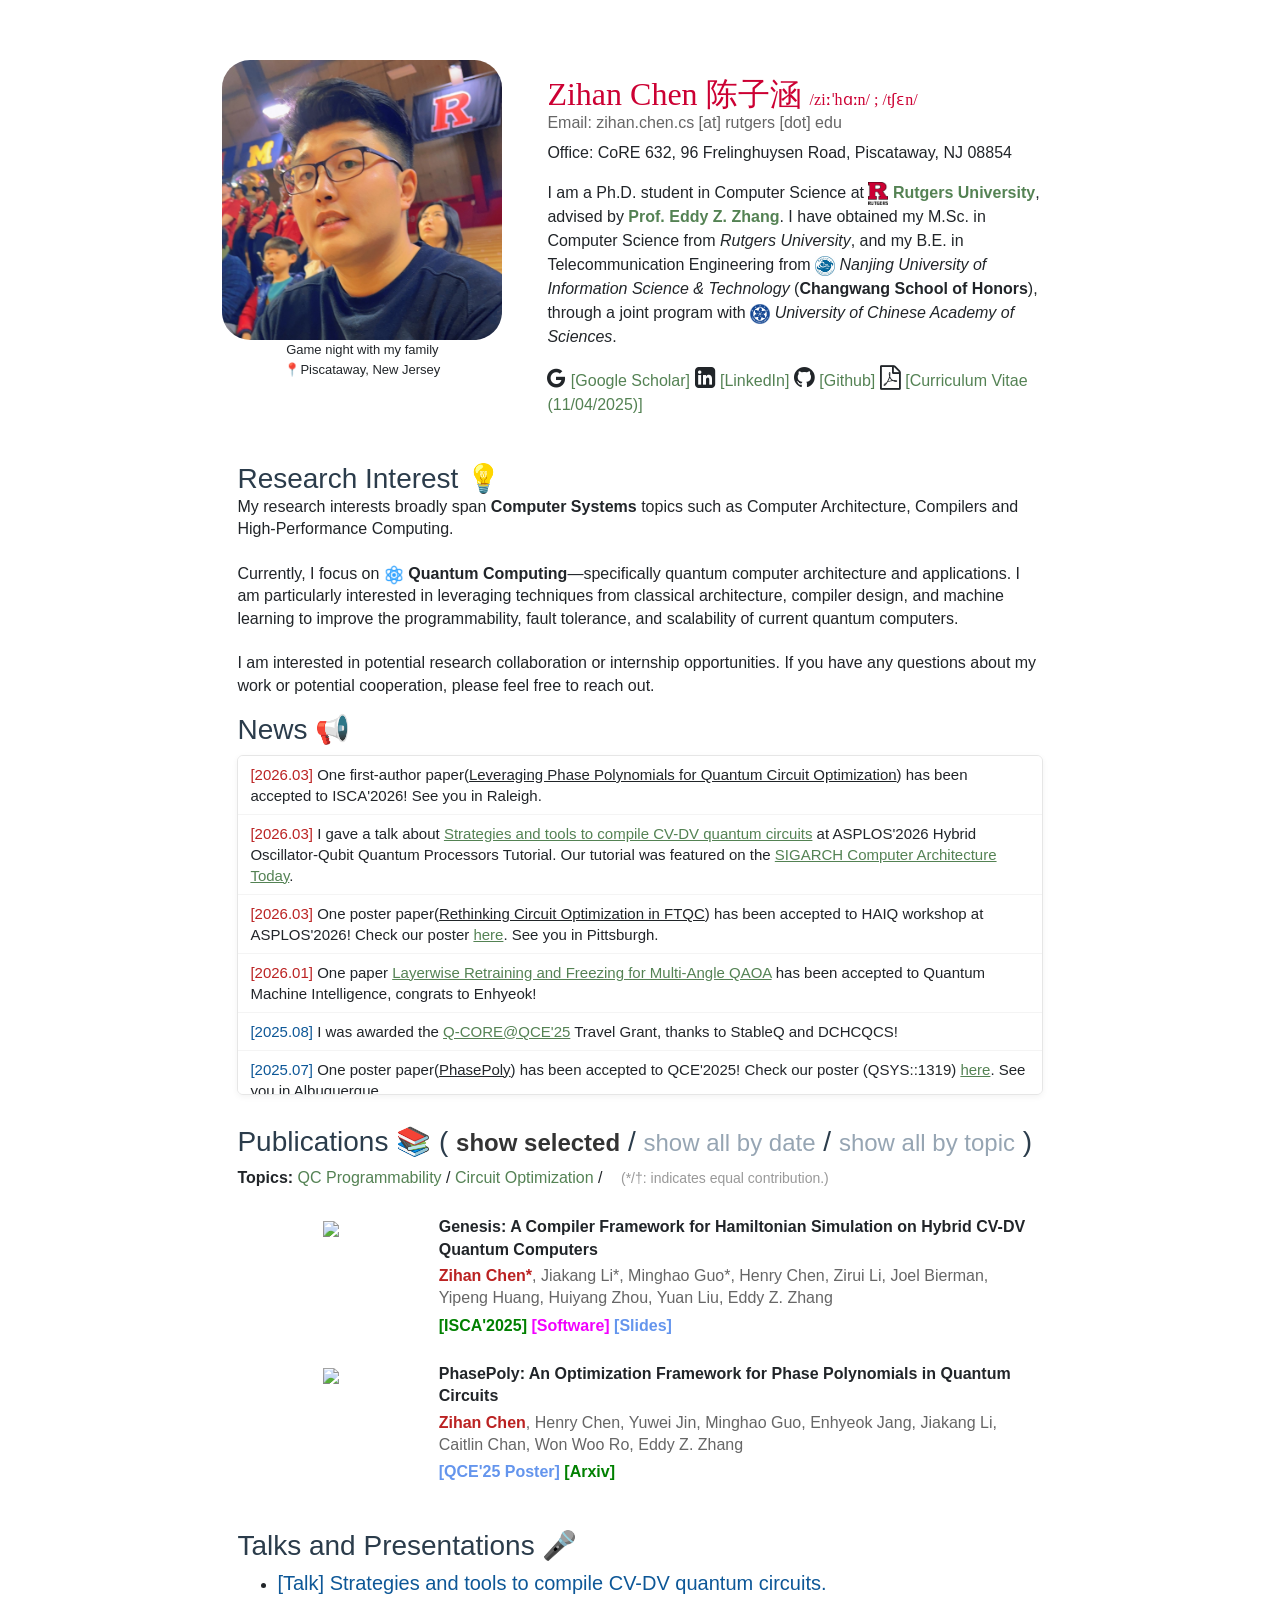
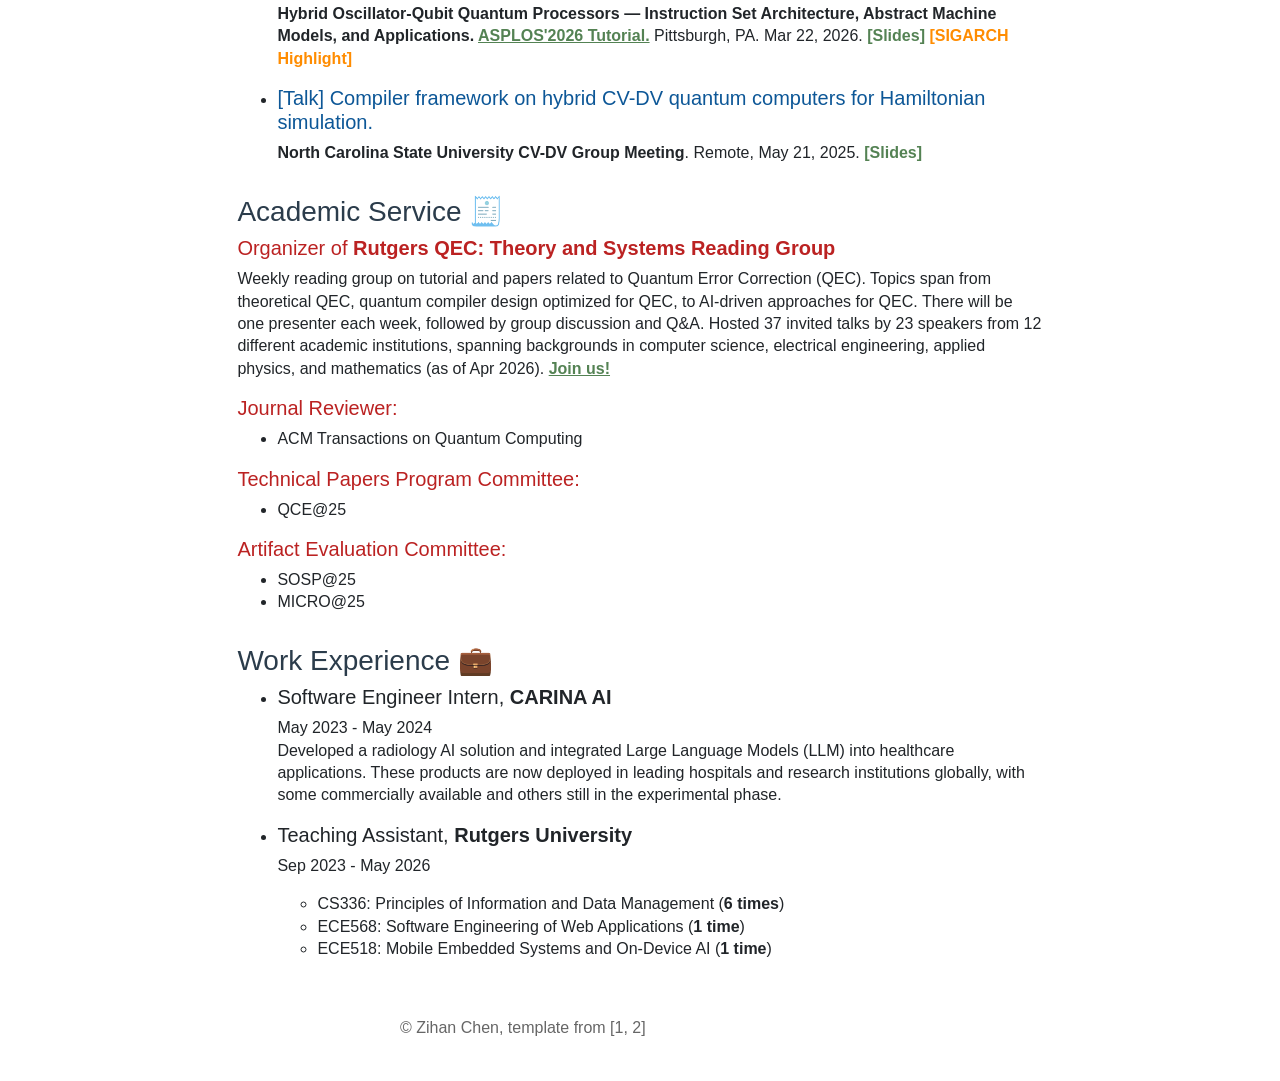
==== index.html @ 5f54deea "Enhance ASPLOS'2026 tutorial details and update Quantum Error Correction reading group statistics" ====
<!DOCTYPE html>
<html lang="en">
<head>
    <title>Zihan Chen - Ph.D. Student in Rutgers University</title>
    <meta charset="utf-8">
    <meta http-equiv="X-UA-Compatible" content="IE=edge">
    <meta name="viewport" content="width=device-width, initial-scale=1, shrink-to-fit=no">
    <meta name="description" content="Zihan Chen is a PhD student in Computer Science and Quantum Computing at Rutgers University. He is interested in quantum computer architecture and compiler design for quantum computing. His advisor is Prof. Eddy Z. Zhang. He has published several papers in quantum computing and computer architecture such as Genesis and PhasePoly in ISCA'2025 and QCE'2025.">
    <meta name="keywords" content="Zihan Chen,Ph.D. Student,Rutgers University,Computer System,Quantum Computing,Computer Architecture,Compiler,ISCA,MICRO,QCE">
    <link rel="stylesheet" href="https://stackpath.bootstrapcdn.com/bootstrap/4.1.1/css/bootstrap.min.css" integrity="sha384-WskhaSGFgHYWDcbwN70/dfYBj47jz9qbsMId/iRN3ewGhXQFZCSftd1LZCfmhktB" crossorigin="anonymous">
    <link rel="stylesheet" href="https://maxcdn.bootstrapcdn.com/font-awesome/4.4.0/css/font-awesome.min.css">
    <link rel="shortcut icon" href="static/image/logos/quantum.png">

    <!--[if lt IE 9]>
      <script src="http://cdn.bootcss.com/html5shiv/3.7.2/html5shiv.min.js"></script>
      <script src="http://cdn.bootcss.com/respond.js/1.4.2/respond.min.js"></script>
    <![endif]-->

    <style type="text/css">
body{margin:0;padding:0;}
a{color:rgba(1, 70, 0, 0.676)}
a:hover{color:#0d5797}
#background{position:fixed;top:0;overflow:hidden;height:0}
#wave-canvas{display:block;position:relative;top:0;left:5%;width:55%;min-width:850px;height:150px;border:0}
/*#main{z-index:2;margin:0 auto;position:absolute;padding-top:5%;width:100%;min-width:240px;text-align:center;background-color:rgb(254,250,246)}*/
#main{margin:0 auto;padding:45px 30px 15px;width:100%;min-width:240px;text-align:center;background-color:white}

.main-content{padding:0;text-align:center;cursor:default;text-align:center;}
/*#main-content{background:rgba(238,238,238,0.95);padding:0;text-align:center;cursor:default;text-align:center;}*/
/*.main-content{margin-left:6.5104167%;width:86.9791667%;}*/
@media (min-width: 768px) {
    .main-content{width:66%;min-width:668px;margin:auto;}
}
@media (min-width: 1200px) {
    .main-content{width:66%;max-width:900px;margin:auto;}
}
/*.main-content {
    width:86.9791667%;
    margin: 0 auto;
}
@media (min-width: 768px) {
    .main-content{width:66%;min-width:668px;}
}
@media (min-width: 1200px) {
    .main-content{width:66%;max-width:900px;}
}*/
/* Avatar, Name, etc. */
#main-content-container{margin:0 auto;padding:15px 0 0;max-width:1080px;}
@media (min-width: 768px) {
    #main-content-container{padding:15px 0;}
}
#main-content-container .row {
    display: flex;
    align-items: flex-start; /* 垂直顶部对齐 */
    flex-wrap: nowrap;       /* ✅ 禁止换行 */
}
#main-content-container .col-avatar{
    flex: 0 0 auto;           /* ✅ 固定宽度，不收缩 */
    margin-right: 30px;       /* 可选的右侧空隙 */
}

@media (min-width: 768px) {
    #main-content-container .col-avatar{text-align:center}
}
#main-content-container .col-avatar .avatar{z-index:100;    width: 280px;             /* 你想要的新头像宽度 */
    margin-top:0px;border-radius:10%;box-shadow:#ccc;opacity:1;}
.col-sm-12.col-md-9 {
        flex: 1 1 auto;           /* ✅ 右侧信息自适应宽度 */
    min-width: 0;             /* 防止溢出导致换行 */
}

#main-content-container .col-info{height:100%;align-items:center;}
#main-info-container{padding-top:15px}
#main-info-container .col-name{text-align:center;margin-top:30px}
@media (min-width: 768px) {
    #main-info-container .col-name{text-align:left;margin-top:0;}
}

/*original subtitle color:#566c7f;*/

#main-info-container .col-name .text{text-align:left}
#main-info-container .col-name .name{margin:0;color:#CC0033;font-size:2em;font-family:'Georgia', Times, serif}
#main-info-container .col-name .email{color:#666; font-size:16px}
#main-info-container .col-link{text-align:center;margin:-5px 0 -25px;}
#main-info-container .col-link ul {margin:0px auto auto;padding:0;list-style:none;text-align:center}
#main-info-container .col-link li {display:inline-block;margin:auto;padding:0 10px;color:#ccc;line-height:10px}
#main-info-container .col-link li a{width:45px;height:45px;color:#ccc;padding:0;font-size:45px;line-height:45px}
#main-info-container .col-link li a:focus,
#main-info-container .col-link li a:hover{text-decoration:none;cursor:hand}
#main-info-container .col-link li a.border{border:1px solid #ccc;border-radius:100%;}
#main-info-container .col-link li a.padding{padding:0px 0px;font-size:22px}

/* Other */
.main-more-container{width:100%;}

.main-bio-container{margin:auto;padding: 0 0em;max-width:1080px;text-align:left;padding-top:30px;max-width:1080px;font-size:1rem;line-height:1.4}

.main-bio-container .subtitle{margin-top:0px;color:#2b3c4b;}

.main-experience-container{width:100%;text-align:left;}
.main-experience-container .subtitle{margin-top:0px;color:#2b3c4b;}

#main-pub-container{margin:auto;padding: 0 0em;max-width:1080px;text-align:left;padding-top:30px;max-width:1080px}
#main-pub-container .subtitle{color:#2b3c4b;}
#main-pub-container .subtitle a {font-size:18px; color: #96a5b3; font-weight:400}
#main-pub-container .subtitle a.activated {color:#333333; font-weight:600}
#main-pub-container .subtitle a.activated:focus,
#main-pub-container .subtitle a.activated:hover {text-decoration:none;cursor:initial}

#main-pub-container .subtitle-aux {font-size:1rem}
#main-pub-container .subtitle-aux a.activated {color:#333333}
#main-pub-container .subtitle-aux a.activated:focus,
#main-pub-container .subtitle-aux a.activated:hover {text-decoration:none;cursor:initial}
#main-pub-container .subtitle-aux .note{margin-left:1em;color:#999999;text-decoration:none;font-size:14px}

#main-pub-card-container{}
#main-pub-card-container>h5{margin-bottom: 20px}
#main-pub-card-container .pub-card{width: 100%;padding-bottom:15px;font-size:1rem}
#main-pub-card-container .pub-card .col-l{text-align:center;padding-top:10px}
#main-pub-card-container .pub-card .col-r{padding-top:10px}
#main-pub-card-container .pub-card img{width:100%;margin:0 auto}
#main-pub-card-container .pub-card-body{width:100%;background:transparent;padding-left:0px}
#main-pub-card-container .pub-card .title{font-weight:600;font-size:1rem;margin-bottom:4px;line-height:1.4}
#main-pub-card-container .pub-card .authors{font-weight:400;color:#666666;margin-bottom:4px;line-height:1.4}
#main-pub-card-container .pub-card .authors a{color:#666666}
#main-pub-card-container .pub-card .authors u{color:#333333;font-weight:600;text-decoration:none}
#main-pub-card-container .pub-card .conference{color:cornflowerblue;font-weight:600}
#main-pub-card-container .pub-card .note{display:block;color:#999999;text-decoration:none;font-size:14px}
#main-pub-card-container .pub-card .info{margin-bottom:0;}
#main-pub-card-container .row{margin:0}
#main-pub-card-container .col-l,
#main-pub-card-container .col-r{vertical-align:top;display:inline-block;margin:0;padding-left:0px}

#footer{padding:0 0 1.5em;margin-top:2rem;min-width:240px;background:#fff;font-size:14px;line-height:12px;text-align:left;background:#fff}
#footer .container{max-width:540px;padding:0 45px;position:relative}
#footer .row{align-items:center}
#footer .comic{padding-right:15px;}
#footer .stat{width:200px;overflow:hidden;margin:0 auto -25px;padding-right:15px;}
#footer .copyright{flex-grow:1;margin:25px auto 5px;text-align:left;display:block;font-size:1rem;line-height:1.4;color:#666666}
#footer a{color:#666666}
#footer a:hover{color:#333333}

.bold{font-weight:600}
.highlight{color:#BB2222;font-weight:600}
.highlight:hover{color:#BB2222;font-weight:600}
.hide{display:none}



.news-list{
    list-style:none;          /* remove bullets           */
    margin:0;                 /* no outer spacing          */
    padding:0;                /* no inner spacing          */
    max-height:340px;         /* ≈ 10 items – tweak at will*/
    overflow-y:auto;          /* vertical scrollbar        */
    border:1px solid #e6e6e6; /* subtle outline            */
    border-radius:6px;
    box-shadow:0 2px 6px rgba(0,0,0,.05);
    background:#fff;
    scroll-behavior:smooth;   /* nicer scrolling feel      */
}

/* row‑separators and nicer typography */
.news-list li{
    padding:8px 12px;
    border-bottom:1px solid #f4f4f4;
    font-size:15px;
    line-height:1.4;
}
.news-list li:last-child{border-bottom:none}

/* custom thin scrollbar (Chrome/Edge/Safari) */
.news-list::-webkit-scrollbar{width:6px}
.news-list::-webkit-scrollbar-track{background:#fafafa}
.news-list::-webkit-scrollbar-thumb{
    background:#c4c4c4;
    border-radius:3px;
}

    </style>
</head>

<body>

<!--img src="static/img/hal-gatewood.jpg" id="background" class="" /-->

<div id="main">
    <!--canvas id="wave-canvas"></canvas-->

    <div class="main-content">
        <div id="main-content-container" class="container">
            <div class="row">
                <div class="col-avatar">
                    <img src="static/image/personal/Profile picture(square).jpg" class="avatar"/>
                    <figcaption style="font-size: small;">Game night with my family</figcaption>
                    <figcaption style="font-size: small;">📍Piscataway, New Jersey</figcaption>
                </div>
                <div class="col-sm-12 col-md-9">
                    <div id="main-info-container">
                            <div class="col-name">
                                <h1 class="name">
                                    <span>Zihan Chen 陈子涵</span>  
                                    <span style="font-size: medium;">/ziːˈhɑːn/ ; /tʃɛn/</span>
                                  </h1> 
                                  
                                  <h1 class="email">Email: zihan.chen.cs [at] rutgers [dot] edu</h1>
                                  
                                  <p class="text">Office: CoRE 632, 96 Frelinghuysen Road, Piscataway, NJ 08854</p>
                                  
                                  <p class="text">
                                    I am a Ph.D. student in Computer Science at 
                                    <img src="static/image/logos/RUTGERS_V_RED_BLACK_RGB.png" alt="Rutgers Logo" style="vertical-align: middle; width: 20px; height: auto;">
                                    <b><a href="https://www.rutgers.edu/">Rutgers University</a></b>, advised by <b><a href="https://people.cs.rutgers.edu/~zz124/">Prof. Eddy Z. Zhang</a></b>. 
                                    I have obtained my M.Sc. in Computer Science from <i>Rutgers University</i>, and my B.E. in Telecommunication Engineering from <img src="static/image/logos/nuist.jpg" alt="nuist Logo" style="vertical-align: middle; width: 20px; height: auto;"> <i>Nanjing University of Information Science & Technology</i> (<b>Changwang School of Honors</b>), through a joint program with <img src="static/image/logos/ucas.png" alt="ucas Logo" style="vertical-align: middle; width: 20px; height: auto;"> <i>University of Chinese Academy of Sciences</i>.
                                  </p>
                                  
                            </div>

                            <div class="col-name">
                            <i style="font-size:22px" class="fa">&#xf1a0;</i>
                            <a href="https://scholar.google.com/citations?user=PogkoyUAAAAJ&hl=en">[Google Scholar]</a>
                            <i style="font-size:24px" class="fa">&#xf08c;</i>
                            <a href="https://www.linkedin.com/in/zihanchenyc/">[LinkedIn]</a>
                            <i style="font-size:24px" class="fa">&#xf09b;</i>
                            <a href="https://github.com/Cesartwothousands">[Github]</a>
                            <i style="font-size:24px" class="fa">&#xf1c1;</i>
                            <a href="static/image/cv/CV251104-A.pdf">[Curriculum Vitae (11/04/2025)]</a>
                    </div>
                </div>
            </div>
        </div>
    </div>
</div>

<div class="main-content">
    <div class="main-more-container">
        <div class="main-bio-container">
            <h3 class="subtitle" style="margin-bottom:0px">Research Interest 💡</h3>
            <p>
                My research interests broadly span <b>Computer Systems</b> topics such as Computer Architecture, Compilers and High-Performance Computing. 
                <br>
                <br>
                Currently, I focus on <b><img src="static/image/logos/quantum.png" alt="Quantum Computing Logo" style="vertical-align: middle; width: 20px; height: auto;"> Quantum Computing</b>—specifically quantum computer architecture and applications. I am particularly interested in leveraging techniques from classical architecture, compiler design, and machine learning to improve the programmability, fault tolerance, and scalability of current quantum computers.
                <br>
                <br>
                I am interested in potential research collaboration or internship opportunities. If you have any questions about my work or potential cooperation, please feel free to reach out.
            </p>
                
            <h3 class="subtitle">News 📢</h3>
            <ul class="news-list">
                <li>
                    <span style="color:#BB2222">[2026.03] </span> One first-author paper(<u>Leveraging Phase Polynomials for Quantum Circuit Optimization</u>) has been accepted to ISCA'2026! See you in Raleigh.
                </li>
                <li>
                    <span style="color:#BB2222">[2026.03] </span> I gave a talk about <a href="#talk-asplos26" id="jump-to-talk-asplos26"><u>Strategies and tools to compile CV-DV quantum circuits</u></a> at ASPLOS'2026 Hybrid Oscillator-Qubit Quantum Processors Tutorial. Our tutorial was featured on the <a href="https://www.sigarch.org/beyond-qubits-a-systems-view-of-hybrid-cv-dv-quantum-computing/"><u>SIGARCH Computer Architecture Today</u></a>.
                </li>
                <li>
                    <span style="color:#BB2222">[2026.03] </span> One poster paper(<u>Rethinking Circuit Optimization in FTQC</u>) has been accepted to HAIQ workshop at ASPLOS'2026! Check our poster <a href="static/image/ftqc_circuit_optimizer/HAIQ'26_poster_16.pdf"><u>here</u></a>. See you in Pittsburgh.
                </li>
                <li>
                    <span style="color:#BB2222">[2026.01] </span> One paper <a href="https://link.springer.com/article/10.1007/s42484-026-00357-w"><u>Layerwise Retraining and Freezing for Multi-Angle QAOA</u></a> has been accepted to Quantum Machine Intelligence, congrats to Enhyeok!
                </li>
                <li>
                    <span style="color:#0d5797">[2025.08] </span> I was awarded the <a href="https://sites.google.com/view/qcore25"><u>Q-CORE@QCE'25</u></a> Travel Grant, thanks to StableQ and DCHCQCS!
                </li>
                <li>
                    <span style="color:#0d5797">[2025.07] </span> One poster paper(<u>PhasePoly</u>) has been accepted to QCE'2025! Check our poster (QSYS::1319) <a href="static/image/phasepoly/QCE'25 poster.pdf"><u>here</u></a>. See you in Albuquerque.
                </li>
                <li>
                    <span style="color:#0d5797">[2025.07] </span> We proposed <a href="https://arxiv.org/abs/2506.20624"><u>PhasePoly</u></a>, a compilation optimization framework for quantum circuits.
                </li>
                <li>
                    <span style="color:#0d5797">[2025.06] </span> I will organize and host <a href="#rutgers-qec" id="jump-to-rutgers-qec"><u>Rutgers QEC: Theory and Systems Reading Group</u></a>.
                </li>
                <li>
                    <span style="color:#0d5797">[2025.05] </span> I gave a talk about <a href="#talk-ncsu" id="jump-to-talk-ncsu"><u>Compiler framework on hybrid CV-DV quantum computers for Hamiltonian simulation</u></a> at North Carolina State University CV-DV Group Meeting.
                </li>
                <li>
                    <span style="color:#0d5797">[2025.05] </span> We released <a href="https://github.com/ruadapt/Genesis-CVDV-Compiler"><u>Genesis v1.0.0</u></a>, a compiler framework for Hamiltonian simulation targeting hybrid continuous-variable (CV) and discrete-variable (DV) quantum systems.
                </li>
                <li>
                    <span style="color:#0d5797">[2025.03] </span> One first-author paper(<a href="https://arxiv.org/abs/2505.13683"><u>Genesis</u></a>) has been accepted to ISCA'2025! See you in Tokyo.
                </li>
                <li>
                    <span style="color:#2ECC71">[2024.06] </span> I started my Research Assistant role at Rutgers University on Quantum Computing, advised by Professor <a href="https://people.cs.rutgers.edu/~zz124/"><u>Eddy Z. Zhang</u></a>.
                </li>
                <li>
                    <span style="color:#2ECC71">[2024.02] </span> I will enroll as a Ph.D. student in Computer Science at Rutgers University starting 2024 Fall.
                </li>
            </ul>
        </div>
    </div>
    
    <div class="main-more-container">
        <div id="main-pub-container">
            <h3 class="subtitle">
            Publications 📚
            (
                <a style="font-size:24px" id="publication-by-selected" href="javascript:;", onClick="publicationBySelected();">show selected</a> /
                <a style="font-size:24px" id="publication-by-date" href="javascript:;", onClick="publicationByDate();">show all by date</a> /
                <a style="font-size:24px" id="publication-by-topic" href="javascript:;", onClick="publicationByTopic();">show all by topic</a>
            )
            </h3>
            <p class="subtitle-aux"><span class="bold">Topics:</span>
                <a href="#topic-Hamiltonian-Simulation" onClick="return publicationByTopicSpecific(this)" data-topic="Hamiltonian-Simulation">QC Programmability</a> /
                <a href="#topic-Circuit-Optimization" onClick="return publicationByTopicSpecific(this)" data-topic="Circuit-Optimization">Circuit Optimization</a> /

                <!--
                <a href="#topic-vision" onClick="return publicationByTopicSpecific(this)" data-topic="vision">Vision</a> /
                <a href="#topic-nlp" onClick="return publicationByTopicSpecific(this)" data-topic="nlp">NLP</a>/
                <a href="#topic-nlp" onClick="return publicationByTopicSpecific(this)" data-topic="robo">Robot Learning</a>/
                <a href="#topic-gm" onClick="return publicationByTopicSpecific(this)" data-topic="gm">GenAI</a>/
                <a href="#topic-xai" onClick="return publicationByTopicSpecific(this)" data-topic="xai">Explainable AI</a> /
                -->

                <span class="note">(*/†: indicates equal contribution.)</span>
            </p>
              

            <div id="main-pub-card-container" class="activated hide">
                <div class="pub-card" data-topic="Hamiltonian-Simulation" data-year="2025" data-selected="true">
                    <div class="row">
                        <div class="col-l col-xs-12 col-lg-3">
                            <img src="static/image/genesis/genesis2.jpeg" width="100%" />
                        </div>
                        <div class="col-r col-xs-12 col-lg-9">
                            <div class="pub-card-body">
                                <h5 class="title">Genesis: A Compiler Framework for Hamiltonian Simulation on Hybrid CV-DV Quantum Computers</h5>
                                <h6 class="authors">
                                    <u style="color: #BB2222;">Zihan Chen*</u>,
                                    <a>Jiakang Li*</a>,
                                    <a>Minghao Guo*</a>,
                                    <a>Henry Chen</a>,
                                    <a>Zirui Li</a>,
                                    <a>Joel Bierman</a>,
                                    <a>Yipeng Huang</a>,
                                    <a>Huiyang Zhou</a>,
                                    <a>Yuan Liu</a>,
                                    <a>Eddy Z. Zhang</a>
                                </h6>
                                <p class="info">
                                    <a href="https://dl.acm.org/doi/full/10.1145/3695053.3731065" class="conference" style="color:green;"> [ISCA'2025] </a>
                                    <a href="https://github.com/ruadapt/Genesis-CVDV-Compiler" class="conference" style="color:rgb(242, 0, 255);"> [Software] </a>
                                    <a href="static/image/genesis/Genesis_ISCA2025_presentation_slide.pdf" class="conference"> [Slides] </a>
                                </p>
                            </div>
                        </div>
                    </div>
                </div> 

                <div class="pub-card" data-topic="Circuit-Optimization" data-year="2025" data-selected="true">
                    <div class="row">
                        <div class="col-l col-xs-12 col-lg-3">
                            <img src="static/image/phasepoly/phasepoly_highlevel.png" width="100%" />
                        </div>
                        <div class="col-r col-xs-12 col-lg-9">
                            <div class="pub-card-body">
                                <h5 class="title">PhasePoly: An Optimization Framework for Phase Polynomials in Quantum Circuits</h5>
                                <h6 class="authors">
                                    <u style="color: #BB2222;">Zihan Chen</u>,
                                    <a>Henry Chen</a>,
                                    <a>Yuwei Jin</a>,
                                    <a>Minghao Guo</a>,
                                    <a>Enhyeok Jang</a>,
                                    <a>Jiakang Li</a>,
                                    <a>Caitlin Chan</a>,
                                    <a>Won Woo Ro</a>,
                                    <a>Eddy Z. Zhang</a>
                                </h6>
                                <p class="info">
                                    <a href="static/image/phasepoly/QCE'25 poster.pdf" class="conference"> [QCE'25 Poster] </a>
                                    <a href="https://arxiv.org/abs/2506.20624" class="conference" style="color:green;"> [Arxiv] </a>
                                </p>
                            </div>
                        </div>
                    </div>
                </div> 
            </div>
    </div>

    <div class="main-container">
        <div class="main-bio-container">

            <h3 class="subtitle" style="margin-top:0px">Talks and Presentations 🎤</h3>

            <ul>
                <li>
                    <h5 style="color:#0d5797" id="talk-asplos26">
                        [Talk] Strategies and tools to compile CV-DV quantum circuits.
                    </h5>
                    <p>
                        <b>Hybrid Oscillator-Qubit Quantum Processors — Instruction Set Architecture, Abstract Machine Models, and Applications. <a href="https://cvdv.ncsu.edu/resources/asplos-tutorial/"><u>ASPLOS'2026 Tutorial.</u></a></b> Pittsburgh, PA. Mar 22, 2026. <b><a href="static/image/genesis_2/Strategies-and-tools-to-compile-CV-DV-quantum-circuits-Zihan-Chen.pdf"> [Slides] </a></b> <b><a href="https://www.sigarch.org/beyond-qubits-a-systems-view-of-hybrid-cv-dv-quantum-computing/" style="color: #ff8c00;">
                            [SIGARCH Highlight]
                            </a></b>
                    </p>
                </li>
            </ul>

            <ul>
                <li>
                    <h5 style="color:#0d5797" id="talk-ncsu">
                        [Talk] Compiler framework on hybrid CV-DV quantum computers for Hamiltonian simulation.
                    </h5>
                    <p>
                        <b>North Carolina State University CV-DV Group Meeting</b>. Remote, May 21, 2025.
                        <b><a href="static/image/genesis/Genesis_NCSU_presentation_slide.pdf"> [Slides] </a></b>
                    </p>
                </li>
            </ul>

            <h3 class="subtitle" style="margin-top:30px">Academic Service 🧾</h3>
            
            <h5 style="color:#BB2222" id="rutgers-qec" >
                Organizer of <b>Rutgers QEC: Theory and Systems Reading Group</b>
            </h5>
            <p>
                Weekly reading group on tutorial and papers related to Quantum Error Correction (QEC). Topics span from theoretical QEC, quantum compiler design optimized for QEC, to AI-driven approaches for QEC. There will be one presenter each week, followed by group discussion and Q&A. Hosted 37 invited talks by 23 speakers from 12 different academic institutions, spanning backgrounds in computer science, electrical engineering, applied physics, and mathematics (as of Apr 2026). <a href="https://docs.google.com/forms/d/1M5vxh6AXxCAJ2XjO7PVM6vkFSzjtf4FDulSUPA1toL4/edit"><b><u>Join us!</u></b></a>
            </p>

            <h5 style="color:#BB2222">
                Journal Reviewer:
            </h5>
            <ul>
                <li>ACM Transactions on Quantum Computing</li>
            </ul>

            <h5 style="color:#BB2222">
            Technical Papers Program Committee:
            </h5>
            <ul>
                <li>QCE@25</li> <!-- https://qce.quantum.ieee.org/2025/committees/technical-papers-program-committee/ -->
            </ul>

            <h5 style="color:#BB2222">Artifact Evaluation Committee:</h5>
            <ul>
                <li>SOSP@25</li>
                <li>MICRO@25</li>
            </ul>

            <h3 class="subtitle" style="margin-top:30px">Work Experience 💼</h3>
            <ul>
                <li>
                    <h5>
                        Software Engineer Intern, <b>CARINA AI</b>
                    </h5>
                    <p>
                        May 2023 - May 2024
                        <br>
                        Developed a radiology AI solution and integrated Large Language Models (LLM) into healthcare applications. These products are now deployed in leading hospitals and research institutions globally, with some commercially available and others still in the experimental phase.
                    </p>
                </li>
                <li>
                    <h5>
                        Teaching Assistant, <b>Rutgers University</b>
                    </h5>
                    <p>
                        Sep 2023 - May 2026
                    </p>
                        <ul>
                            <li>
                                CS336: Principles of Information and Data Management (<b>6 times</b>)
                            </li>
                            <li>
                                ECE568: Software Engineering of Web Applications (<b>1 time</b>)
                            </li>
                            <li>
                                ECE518: Mobile Embedded Systems and On-Device AI (<b>1 time</b>)
                            </li>
                        </ul>

                </li>
            </ul>
        </div>
    </div>

</div>


<div id="footer">
    <div class="container">
        <div class="row">
            <div class="copyright">
                &copy; Zihan Chen, template from <a href="https://jiayuanm.com/">[1<a>, <a href="https://xavihart.github.io/">2]<a>
            </div>
            <div class="stat">
                <script type="text/javascript" id="clustrmaps" src="//clustrmaps.com/map_v2.js?d=eVHWhkyNlETNBv96AdO5ay07eHhqZtn_-Tn8FNL6Ls0&cl=ffffff&w=a"></script>
            </div>
        </div>
    </div>
</div>


<!-- jQuery first, then Tether, then Bootstrap JS. -->
<script src="https://code.jquery.com/jquery-3.1.1.min.js" crossorigin="anonymous"></script>
<script src="https://cdnjs.cloudflare.com/ajax/libs/tether/1.4.0/js/tether.min.js"
        integrity="sha384-DztdAPBWPRXSA/3eYEEUWrWCy7G5KFbe8fFjk5JAIxUYHKkDx6Qin1DkWx51bBrb" crossorigin="anonymous"></script>
<script src="https://maxcdn.bootstrapcdn.com/bootstrap/4.0.0-alpha.6/js/bootstrap.min.js"
        integrity="sha384-vBWWzlZJ8ea9aCX4pEW3rVHjgjt7zpkNpZk+02D9phzyeVkE+jo0ieGizqPLForn" crossorigin="anonymous"></script>
<script type="text/javascript" src="static/js/jquery.color.min.js"></script>
<!--script type="text/javascript" src="static/js/wave.js"></script-->
<script type="text/javascript">

$.fn.isInViewport = function() {
    var elementTop = $(this).offset().top;
    var elementBottom = elementTop + $(this).xouterHeight();
    var viewportTop = $(window).scrollTop();
    var viewportBottom = viewportTop + $(window).height();
    return elementBottom > viewportTop && elementTop < viewportBottom;
};

var allPublications = null;

function publicationBySelected() {
    var a = $("#publication-by-selected")
    if (a.hasClass("activated")) {
        return ;
    }

    $("#main-pub-container .subtitle a").removeClass("activated");
    $("#main-pub-container .subtitle-aux a").removeClass("activated");
    a.addClass("activated");

    $("#main-pub-card-container").html("");
    for (var pubId = 0; pubId < allPublications.length; pubId++) {
        var pub = $(allPublications[pubId]);
        if (pub.data("selected") == true) {
            $("#main-pub-card-container").append(pub);
        }
    }
}

function publicationByDate() {
    var a = $("#publication-by-date")
    if (a.hasClass("activated")) {
        return ;
    }

    $("#main-pub-container .subtitle a").removeClass("activated");
    $("#main-pub-container .subtitle-aux a").removeClass("activated");
    a.addClass("activated");

    $("#main-pub-card-container").html("");
    for (var pubId = 0; pubId < allPublications.length; pubId++) {
        if (pubId == 0 || $(allPublications[pubId-1]).data("year") != $(allPublications[pubId]).data("year")) {
            var year = $(allPublications[pubId]).data("year");
            $("#main-pub-card-container").append($("<h5 id='year-" + year.toString() + "'>" + year.toString() + "</h5>"));
        }
        $("#main-pub-card-container").append(allPublications[pubId]);
    }
}

function publicationByTopicInner() {
    var a = $("#publication-by-topic")
    if (a.hasClass("activated")) {
        return ;
    }
    $("#main-pub-container .subtitle a").removeClass("activated");
    a.addClass("activated");

    $("#main-pub-card-container").html("");
    for (var topicId in allTopics) {
        var topic = allTopics[topicId].name;
        var topicTitle = allTopics[topicId].title;
        // var topicTitle = topic.split("-").map(function (a) { return a[0].toUpperCase() + a.substr(1).toLowerCase(); }).join(" ");
        $("#main-pub-card-container").append($("<h5 id='topic-" + topic + "'>" + topicTitle + "</h5>"));
        for (var pubId = 0; pubId < allPublications.length; pubId++) {
            var pub = $(allPublications[pubId]);
            if (pub.data("topic").indexOf(topic) != -1) {
                $("#main-pub-card-container").append(pub);
            }
        }
    }
}

function publicationByTopicSpecificInner(a) {
    if ($(a).hasClass("activated")) {
        return false;
    }

    $("#main-pub-container .subtitle-aux a").removeClass("activated");
    $(a).addClass("activated");
}

function publicationByTopic() {
    publicationByTopicInner();
    publicationByTopicSpecificInner($("#main-pub-container .subtitle-aux a:first"));
    return true;
}

function publicationByTopicSpecific(a) {
    publicationByTopicInner();
    publicationByTopicSpecificInner(a);

    var hash = a.hash;
    $(hash).prop('id', hash.substr(1) + '-noscroll');
    window.location.hash = hash;
    $(hash + '-noscroll').prop('id', hash.substr(1));

    if (!$(hash).isInViewport()) {
        $('html, body').animate({
            scrollTop: $(hash).offset().top
        }, 1000, function(){
        });
    }

    return false;
}

$(function() {
    getRealSize = function(bgImg) {
        var img = new Image();
        img.src = bgImg.attr("src");
        var width = img.width,
            height = img.height;
        return {
            width: width,
            height: height
        }
    };

    getRealWindowSize = function() {
        var winWidth = null,
            winHeight = null;
        if (window.innerWidth) winWidth = window.innerWidth;
        else if ((document.body) && (document.body.clientWidth)) winWidth = document.body.clientWidth;
        if (window.innerHeight) winHeight = window.innerHeight;
        else if ((document.body) && (document.body.clientHeight)) winHeight = document.body.clientHeight;
        if (document.documentElement && document.documentElement.clientHeight && document.documentElement.clientWidth) {
            winHeight = document.documentElement.clientHeight;
            winWidth = document.documentElement.clientWidth
        }
        return {
            width: winWidth,
            height: winHeight
        }
    };

    fullBg = function() {
        var bgImg = $("#background");
        var mainContainer = $("#main");
        var firstFire = null;

        if (bgImg.length == 0) {
            return ;
        }

        function resizeImg() {
            var realSize = getRealSize(bgImg);
            var imgWidth = realSize.width;
            var imgHeight = realSize.height;

            if (imgWidth == 0 || imgHeight == 0) {
                setTimeout(function() {
                    resizeImg();
                }, 200);
            }

            console.log(realSize);
            var realWinSize = getRealWindowSize();
            var winWidth = realWinSize.width;
            var winHeight = realWinSize.height;
            var widthRatio = winWidth / imgWidth;
            var heightRatio = winHeight / imgHeight;
            console.log(realWinSize);
            if (widthRatio > heightRatio) {
                bgImg.width(imgWidth * widthRatio + 'px').height(imgHeight * widthRatio + 'px').css({'top':
                    -(imgHeight * widthRatio - winHeight) / 10 * 5 + 'px', 'left': '0'})
            } else {
                bgImg.width(imgWidth * heightRatio + 'px').height(imgHeight * heightRatio + 'px').css({'left':
                    -(imgWidth * heightRatio - winWidth) / 10 * 3 + 'px', 'top': '0'})
            }
            // mainContainer.css({
            //     width: winWidth,
            //     height: winHeight
            // });
        }

        resizeImg();
        window.onresize = function() {
            if (firstFire === null) {
                firstFire = setTimeout(function() {
                    resizeImg();
                    firstFire = null
                }, 100)
            }
        }
    };

    targetColor = $("#main-content-container .name").css("color");
    animatedLink = function(speed) {
        $("#main-content-container .col-link li").hover(function() {
            $(this).find('.icon').animate({
                color: targetColor,
                borderColor: targetColor
            }, speed);
            $(this).find('.caption').animate({
                color: targetColor
            })
        }, function() {
            $(this).find('.icon').animate({
                borderColor: '#cccccc',
                color: '#cccccc'
            }, speed);
            $(this).find('.caption').animate({
                color: '#cccccc'
            })
        })
    };

    // fullBg();
    animatedLink(400);

    allPublications = $("#main-pub-card-container .pub-card");
    allTopicsLink = $("#main-pub-container .subtitle-aux a");
    allTopics = [];
    for (var topicId = 0; topicId < allTopicsLink.length; topicId++) {
        allTopics.push({name: $(allTopicsLink[topicId]).data("topic"), title: $(allTopicsLink[topicId]).html()});
    }

    $("#publication-by-selected").click();
    // $("#publication-by-date").click();
    $("#main-pub-card-container").removeClass("hide");
});

document.addEventListener('keydown', function(event) {
    // 这里以 J 键为例（key 为小写 j）
    if (event.key === 'j' || event.key === 'J') {
        var target = document.getElementById('rutgers-qec');
        if (target) {
            target.scrollIntoView({ behavior: 'smooth' });
        }
    }
});
</script>
</body>
</html>
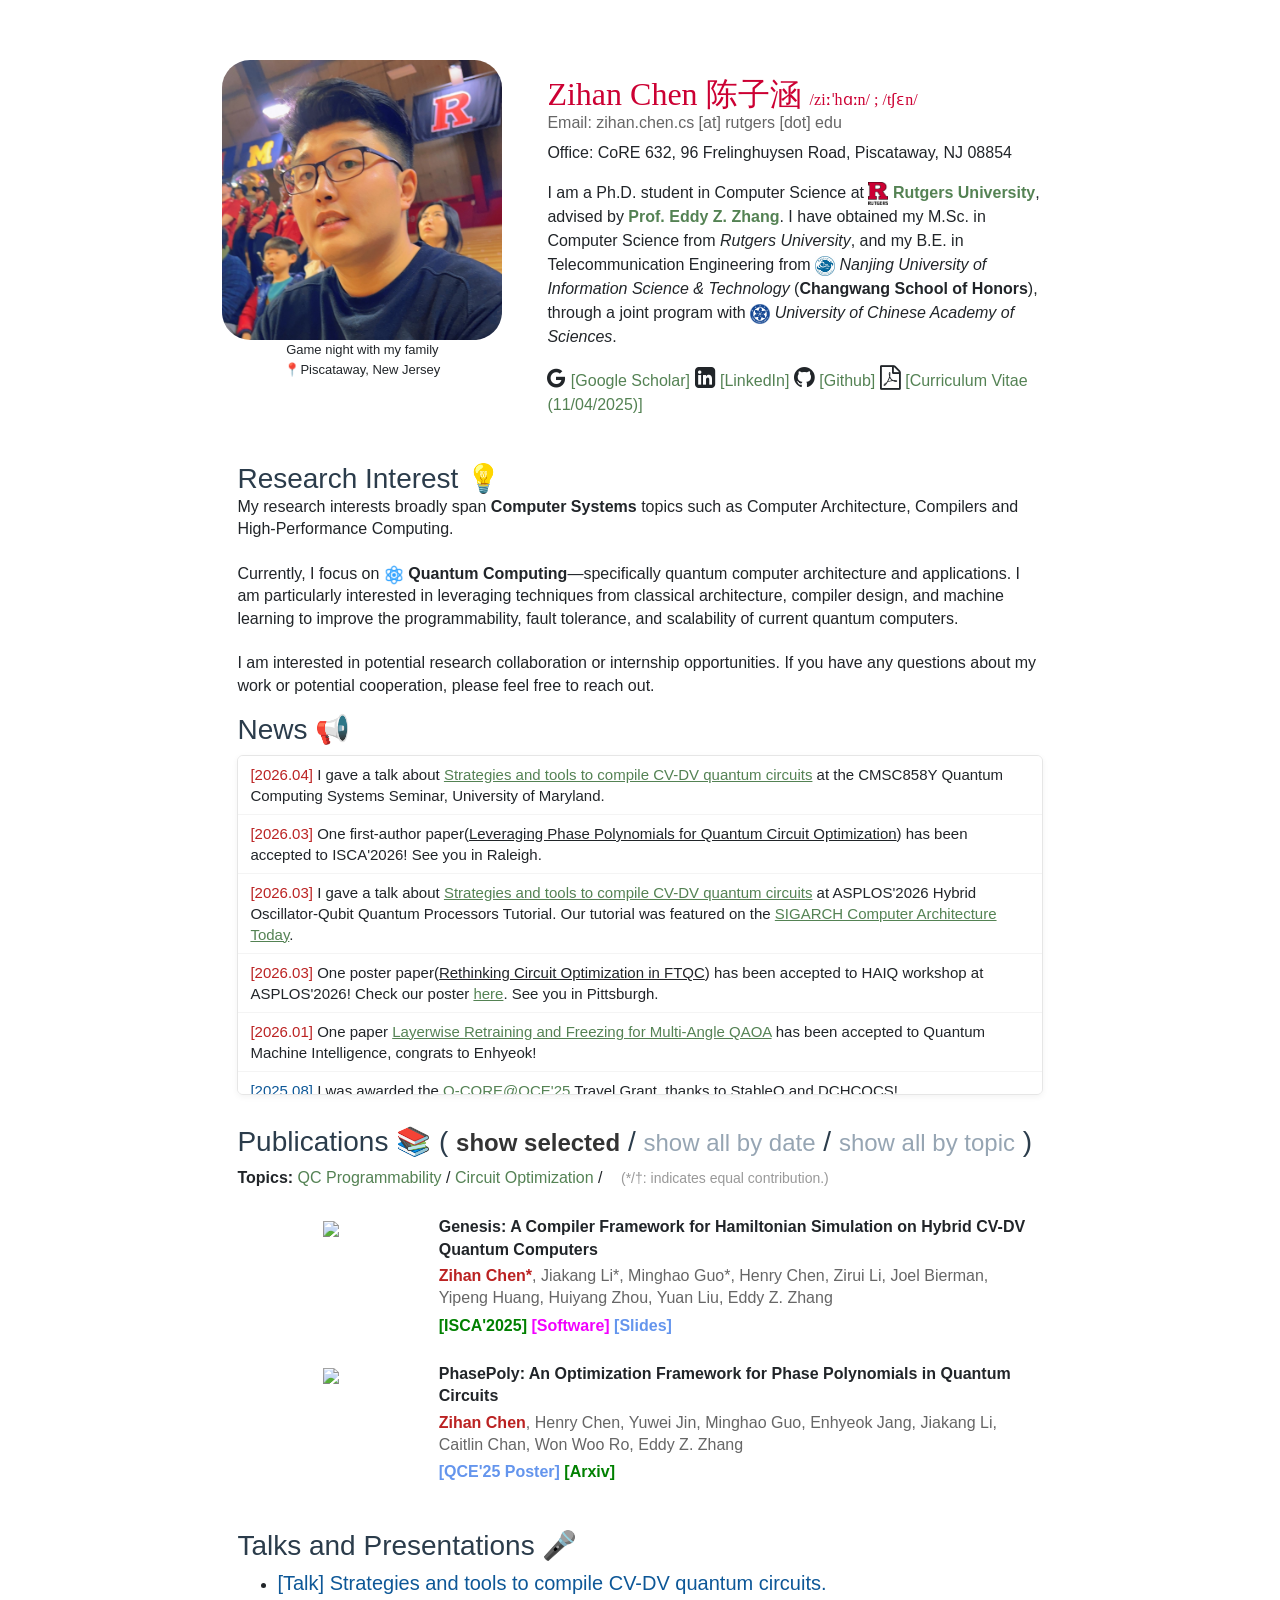
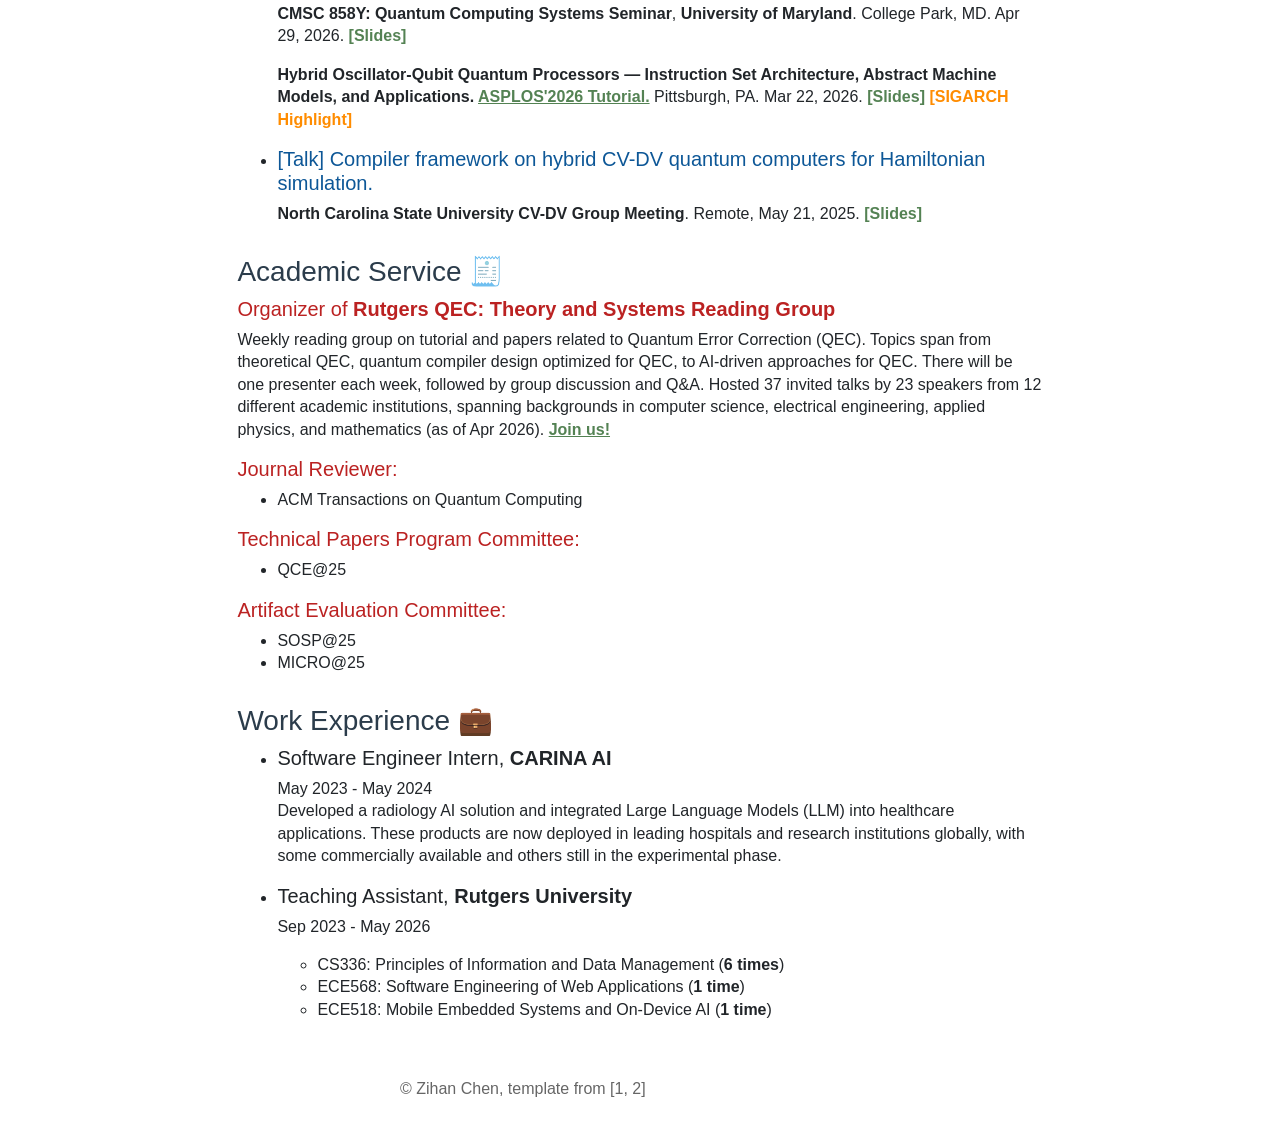
==== commit 9e9689b2: "Add news entry for talk at CMSC858Y Quantum Computing Systems Seminar and include presentation slide" ====
--- a/index.html
+++ b/index.html
@@ -249,6 +249,9 @@
             <h3 class="subtitle">News 📢</h3>
             <ul class="news-list">
                 <li>
+                    <span style="color:#BB2222">[2026.04] </span> I gave a talk about <a href="#talk-asplos26" id="jump-to-talk-asplos26"><u>Strategies and tools to compile CV-DV quantum circuits</u></a> at the CMSC858Y Quantum Computing Systems Seminar, University of Maryland.
+                </li>
+                <li>
                     <span style="color:#BB2222">[2026.03] </span> One first-author paper(<u>Leveraging Phase Polynomials for Quantum Circuit Optimization</u>) has been accepted to ISCA'2026! See you in Raleigh.
                 </li>
                 <li>
@@ -266,18 +269,18 @@
                 <li>
                     <span style="color:#0d5797">[2025.07] </span> One poster paper(<u>PhasePoly</u>) has been accepted to QCE'2025! Check our poster (QSYS::1319) <a href="static/image/phasepoly/QCE'25 poster.pdf"><u>here</u></a>. See you in Albuquerque.
                 </li>
-                <li>
+                <!--<li>
                     <span style="color:#0d5797">[2025.07] </span> We proposed <a href="https://arxiv.org/abs/2506.20624"><u>PhasePoly</u></a>, a compilation optimization framework for quantum circuits.
-                </li>
+                </li>-->
                 <li>
                     <span style="color:#0d5797">[2025.06] </span> I will organize and host <a href="#rutgers-qec" id="jump-to-rutgers-qec"><u>Rutgers QEC: Theory and Systems Reading Group</u></a>.
                 </li>
                 <li>
                     <span style="color:#0d5797">[2025.05] </span> I gave a talk about <a href="#talk-ncsu" id="jump-to-talk-ncsu"><u>Compiler framework on hybrid CV-DV quantum computers for Hamiltonian simulation</u></a> at North Carolina State University CV-DV Group Meeting.
                 </li>
-                <li>
+                <!--<li>
                     <span style="color:#0d5797">[2025.05] </span> We released <a href="https://github.com/ruadapt/Genesis-CVDV-Compiler"><u>Genesis v1.0.0</u></a>, a compiler framework for Hamiltonian simulation targeting hybrid continuous-variable (CV) and discrete-variable (DV) quantum systems.
-                </li>
+                </li>-->
                 <li>
                     <span style="color:#0d5797">[2025.03] </span> One first-author paper(<a href="https://arxiv.org/abs/2505.13683"><u>Genesis</u></a>) has been accepted to ISCA'2025! See you in Tokyo.
                 </li>
@@ -389,6 +392,9 @@
                         [Talk] Strategies and tools to compile CV-DV quantum circuits.
                     </h5>
                     <p>
+                        <b>CMSC 858Y: Quantum Computing Systems Seminar</b>, <b>University of Maryland</b>. College Park, MD. Apr 29, 2026. <b><a href="static/image/genesis_2/Strategies-and-tools-to-compile-CV-DV-quantum-circuits-Zihan-Chen-UMD.pdf"> [Slides] </a></b>
+                    </p>
+                    <p>
                         <b>Hybrid Oscillator-Qubit Quantum Processors — Instruction Set Architecture, Abstract Machine Models, and Applications. <a href="https://cvdv.ncsu.edu/resources/asplos-tutorial/"><u>ASPLOS'2026 Tutorial.</u></a></b> Pittsburgh, PA. Mar 22, 2026. <b><a href="static/image/genesis_2/Strategies-and-tools-to-compile-CV-DV-quantum-circuits-Zihan-Chen.pdf"> [Slides] </a></b> <b><a href="https://www.sigarch.org/beyond-qubits-a-systems-view-of-hybrid-cv-dv-quantum-computing/" style="color: #ff8c00;">
                             [SIGARCH Highlight]
                             </a></b>
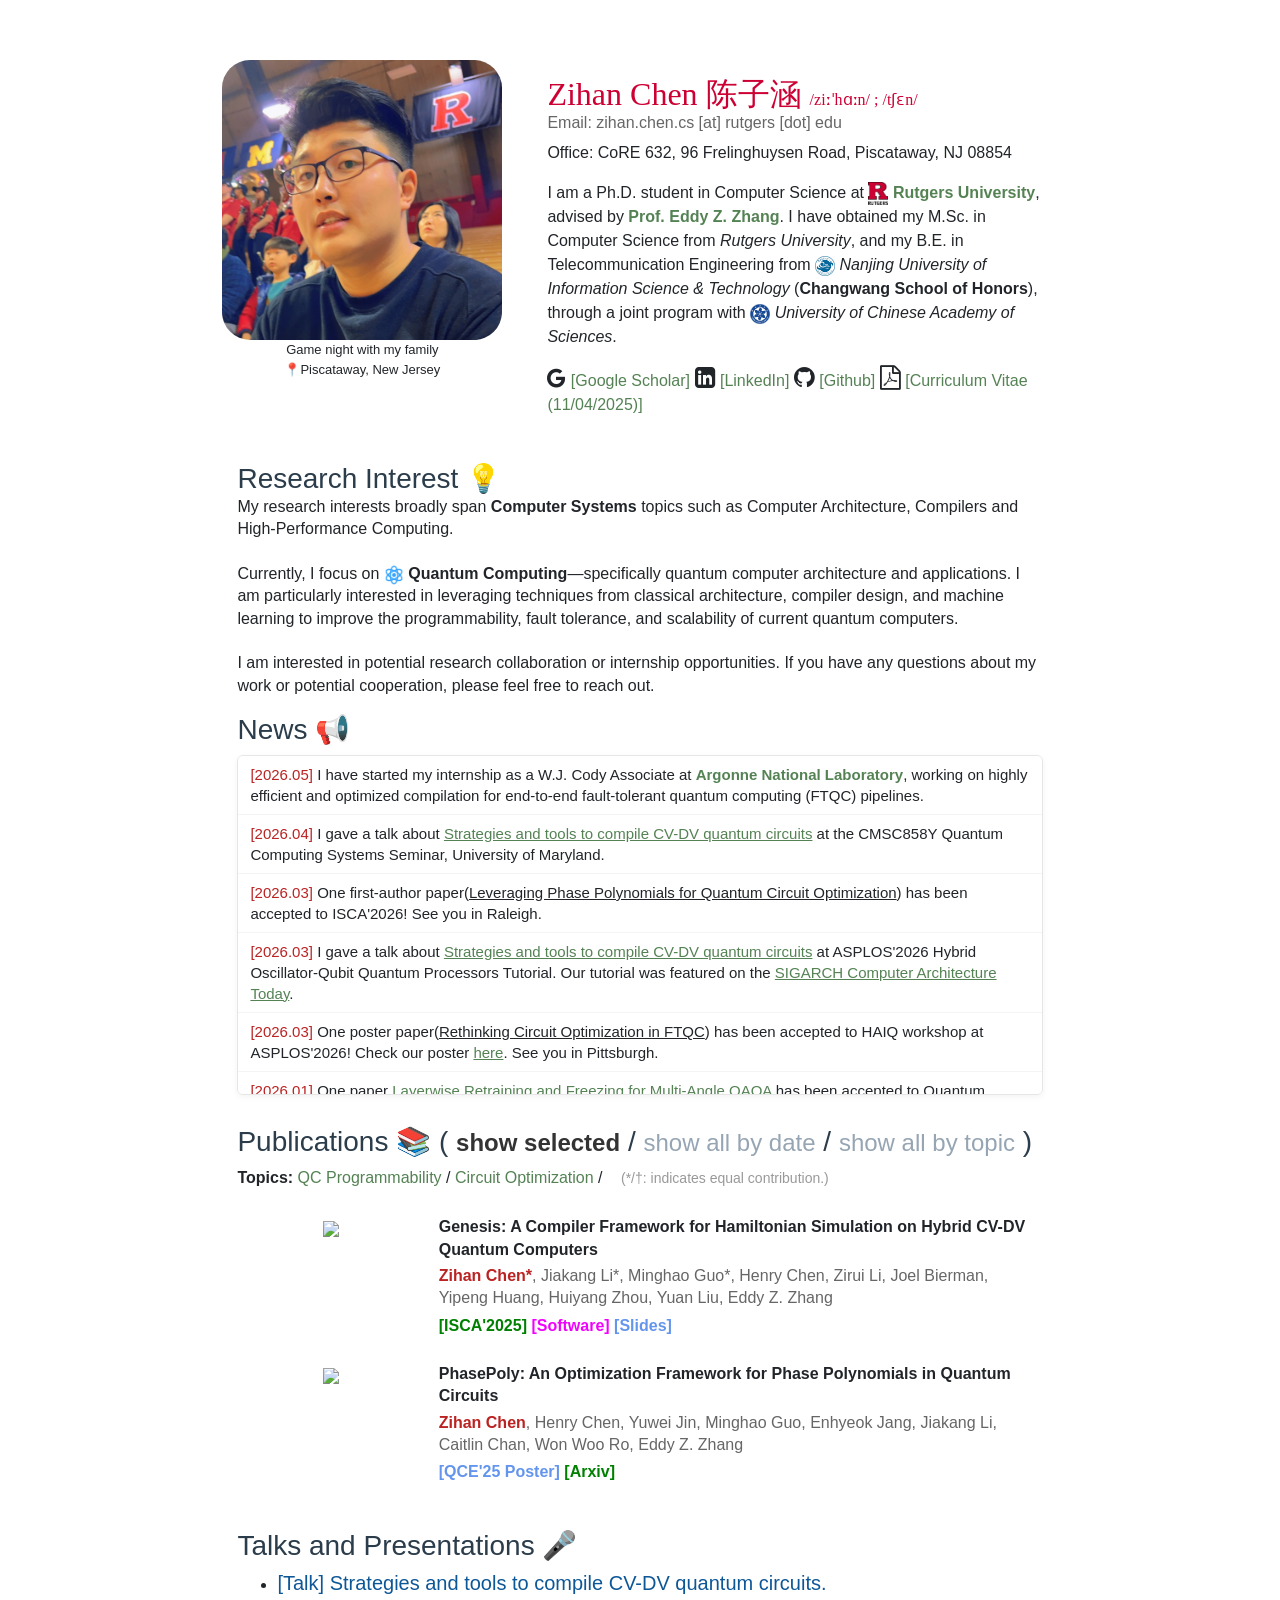
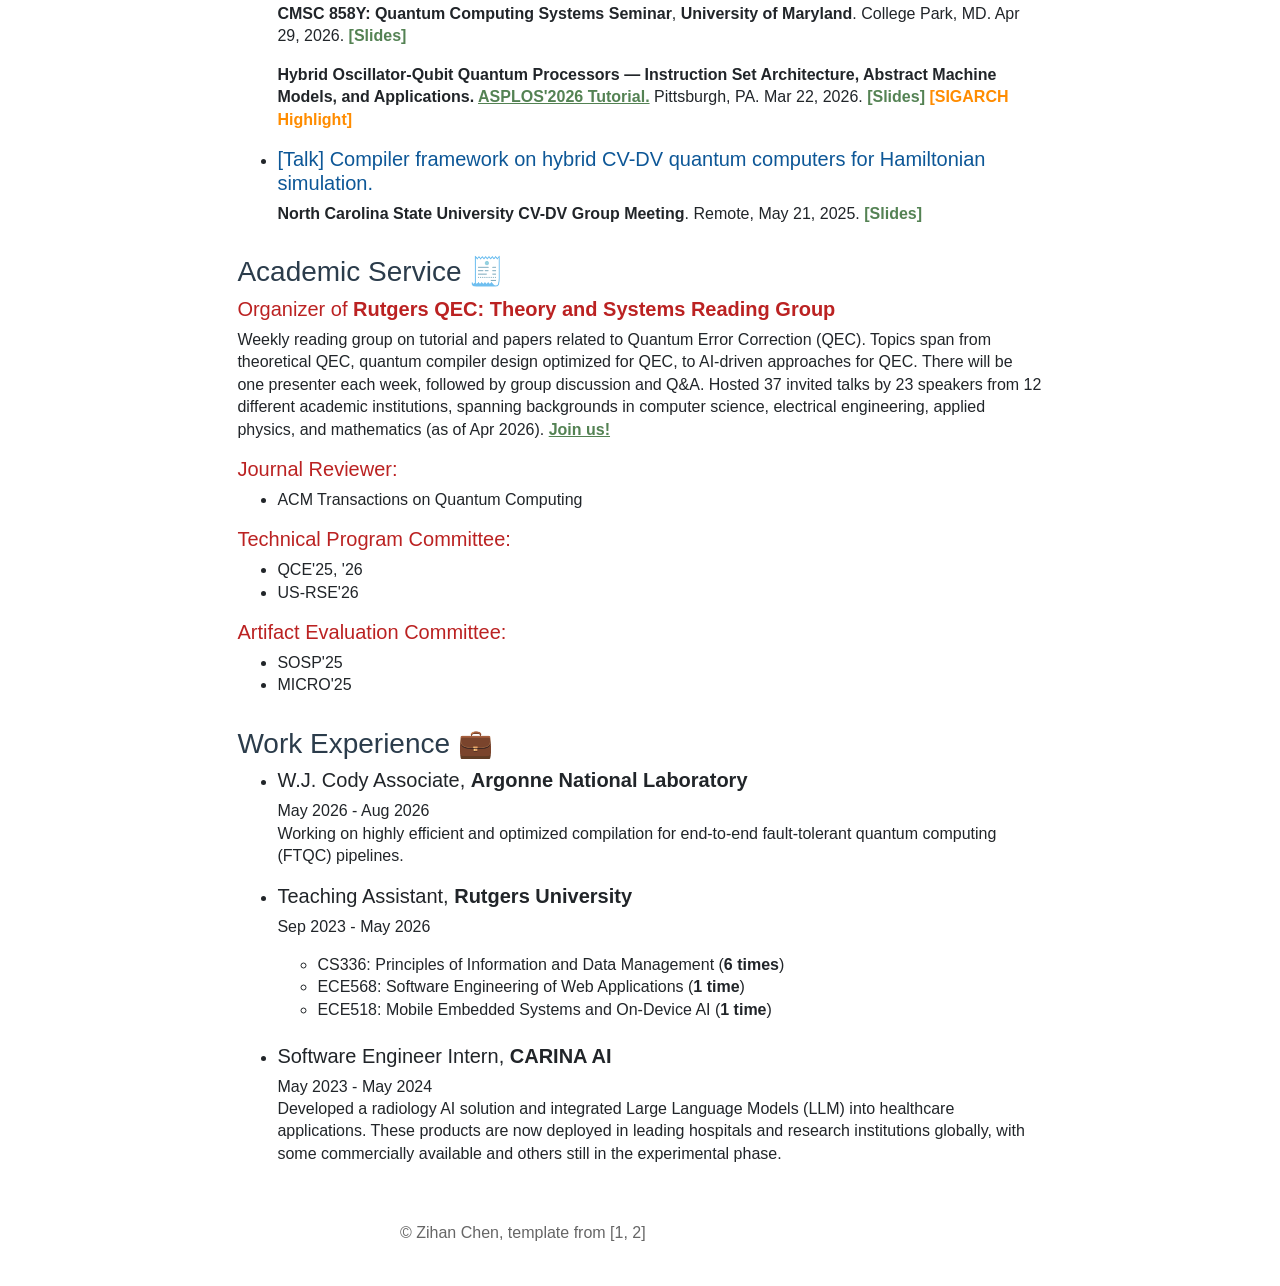
==== commit f42dd5e2: "Update news and work experience sections with new internship details at Argonne National Laboratory" ====
--- a/index.html
+++ b/index.html
@@ -248,6 +248,9 @@
                 
             <h3 class="subtitle">News 📢</h3>
             <ul class="news-list">
+                <li>
+                    <span style="color:#BB2222">[2026.05] </span> I have started my internship as a W.J. Cody Associate at <a href="https://www.anl.gov/"><b>Argonne National Laboratory</b></a>, working on highly efficient and optimized compilation for end-to-end fault-tolerant quantum computing (FTQC) pipelines.
+                </li>
                 <li>
                     <span style="color:#BB2222">[2026.04] </span> I gave a talk about <a href="#talk-asplos26" id="jump-to-talk-asplos26"><u>Strategies and tools to compile CV-DV quantum circuits</u></a> at the CMSC858Y Quantum Computing Systems Seminar, University of Maryland.
                 </li>
@@ -431,20 +434,51 @@
             </ul>
 
             <h5 style="color:#BB2222">
-            Technical Papers Program Committee:
+            Technical Program Committee:
             </h5>
             <ul>
-                <li>QCE@25</li> <!-- https://qce.quantum.ieee.org/2025/committees/technical-papers-program-committee/ -->
+                <li>QCE'25, '26</li> <!-- https://qce.quantum.ieee.org/2025/committees/technical-papers-program-committee/ -->
+                <li>US-RSE'26</li> 
             </ul>
 
             <h5 style="color:#BB2222">Artifact Evaluation Committee:</h5>
             <ul>
-                <li>SOSP@25</li>
-                <li>MICRO@25</li>
+                <li>SOSP'25</li>
+                <li>MICRO'25</li>
             </ul>
 
             <h3 class="subtitle" style="margin-top:30px">Work Experience 💼</h3>
             <ul>
+                <li>
+                    <h5>
+                        W.J. Cody Associate, <b>Argonne National Laboratory</b>
+                    </h5>
+                    <p>
+                        May 2026 - Aug 2026
+                        <br>
+                        Working on highly efficient and optimized compilation for end-to-end fault-tolerant quantum computing (FTQC) pipelines.
+                    </p>
+                </li>
+                <li>
+                    <h5>
+                        Teaching Assistant, <b>Rutgers University</b>
+                    </h5>
+                    <p>
+                        Sep 2023 - May 2026
+                    </p>
+                    <ul>
+                        <li>
+                            CS336: Principles of Information and Data Management (<b>6 times</b>)
+                        </li>
+                        <li>
+                            ECE568: Software Engineering of Web Applications (<b>1 time</b>)
+                        </li>
+                        <li>
+                            ECE518: Mobile Embedded Systems and On-Device AI (<b>1 time</b>)
+                        </li>
+                    </ul>
+                    <br>
+                </li>
                 <li>
                     <h5>
                         Software Engineer Intern, <b>CARINA AI</b>
@@ -454,26 +488,6 @@
                         <br>
                         Developed a radiology AI solution and integrated Large Language Models (LLM) into healthcare applications. These products are now deployed in leading hospitals and research institutions globally, with some commercially available and others still in the experimental phase.
                     </p>
-                </li>
-                <li>
-                    <h5>
-                        Teaching Assistant, <b>Rutgers University</b>
-                    </h5>
-                    <p>
-                        Sep 2023 - May 2026
-                    </p>
-                        <ul>
-                            <li>
-                                CS336: Principles of Information and Data Management (<b>6 times</b>)
-                            </li>
-                            <li>
-                                ECE568: Software Engineering of Web Applications (<b>1 time</b>)
-                            </li>
-                            <li>
-                                ECE518: Mobile Embedded Systems and On-Device AI (<b>1 time</b>)
-                            </li>
-                        </ul>
-
                 </li>
             </ul>
         </div>
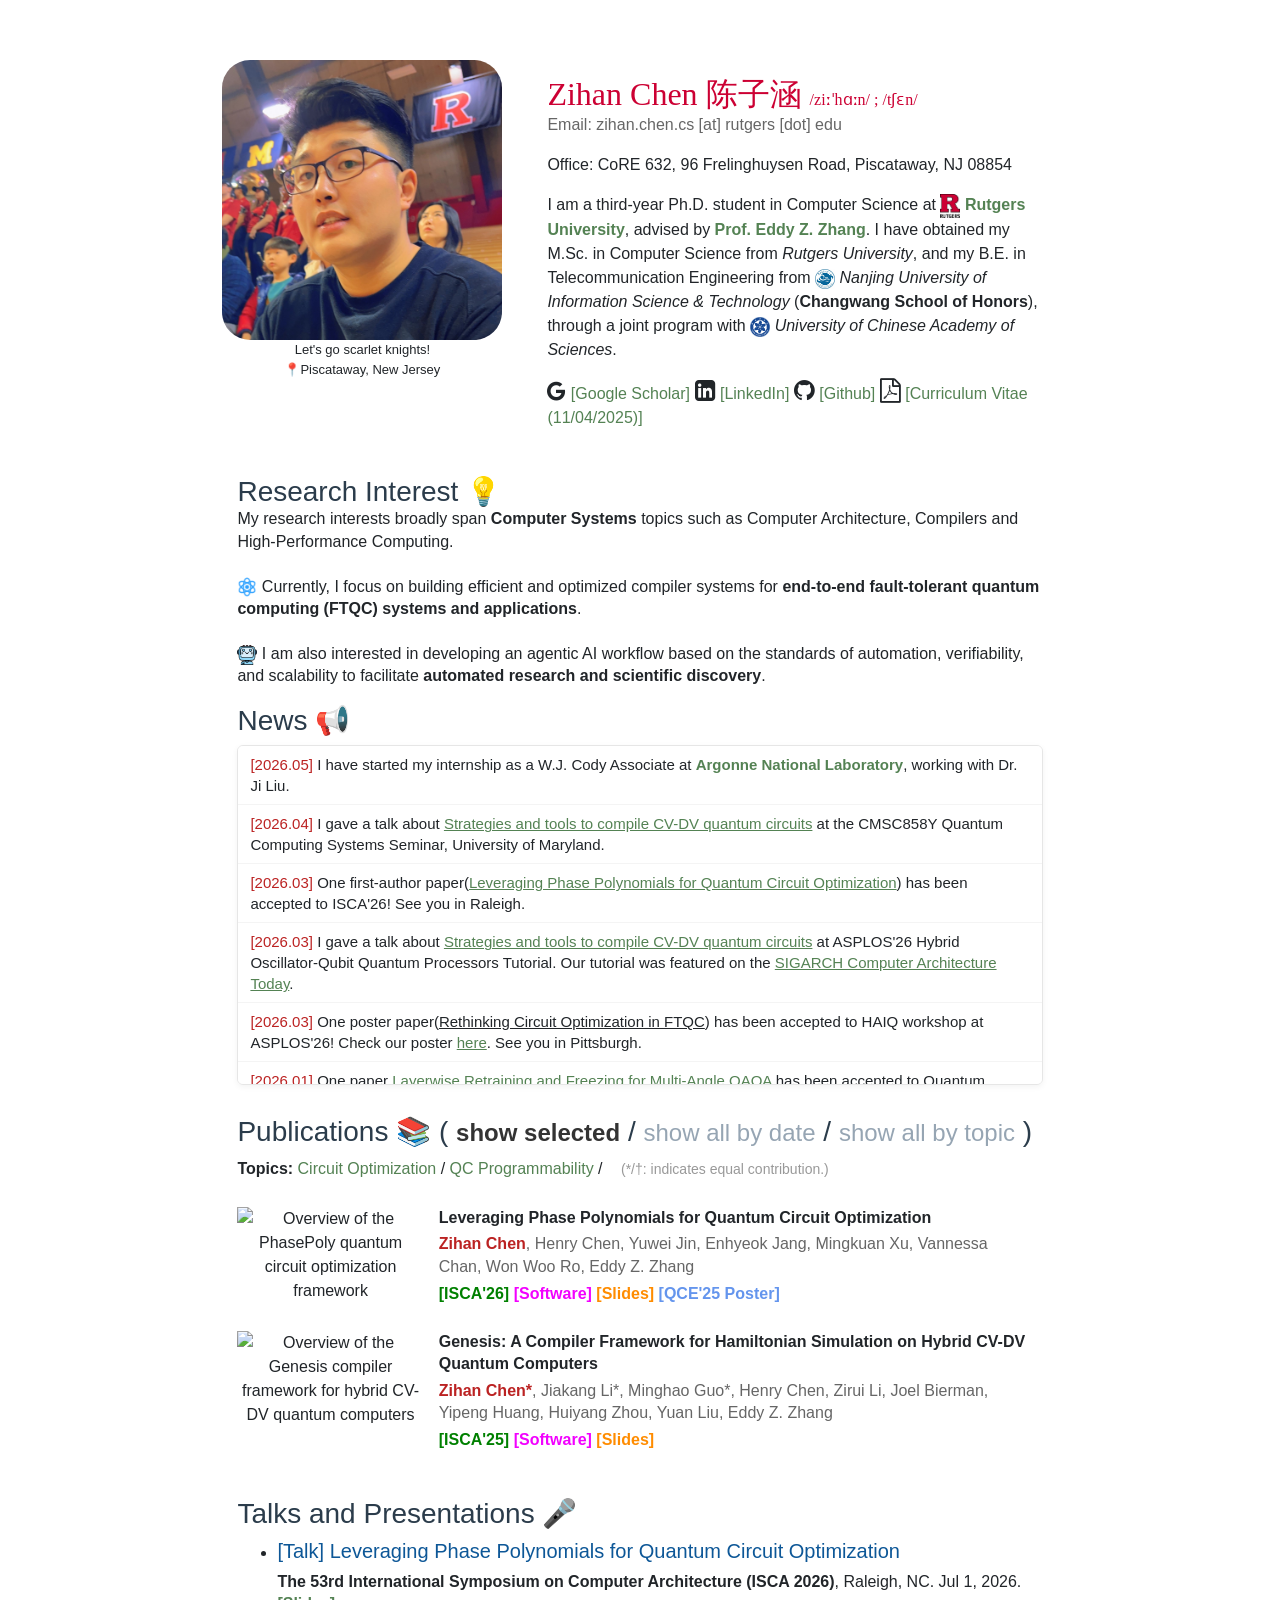
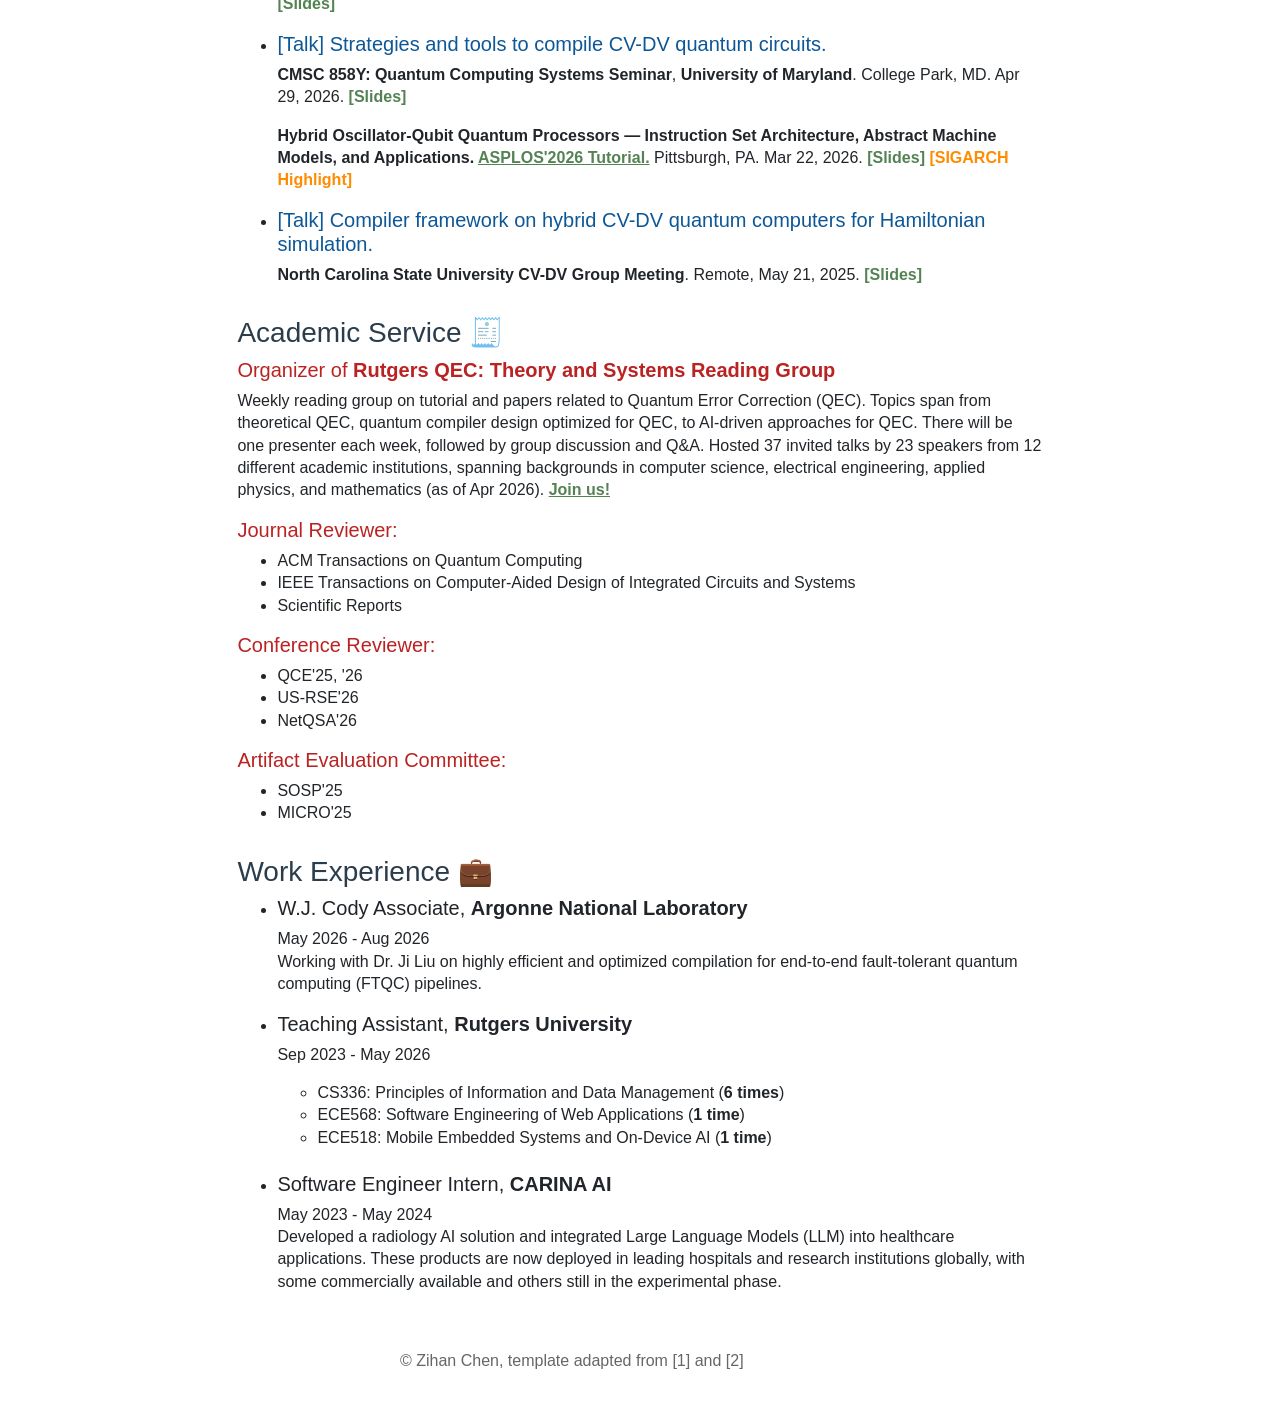
==== commit 5f67ad7f: "Add .gitignore file, update index.html metadata, and remove unused wave.js script. Add new images an" ====
--- a/index.html
+++ b/index.html
@@ -1,12 +1,12 @@
 <!DOCTYPE html>
 <html lang="en">
 <head>
-    <title>Zihan Chen - Ph.D. Student in Rutgers University</title>
+    <title>Zihan Chen - Ph.D. Student at Rutgers University</title>
     <meta charset="utf-8">
     <meta http-equiv="X-UA-Compatible" content="IE=edge">
     <meta name="viewport" content="width=device-width, initial-scale=1, shrink-to-fit=no">
-    <meta name="description" content="Zihan Chen is a PhD student in Computer Science and Quantum Computing at Rutgers University. He is interested in quantum computer architecture and compiler design for quantum computing. His advisor is Prof. Eddy Z. Zhang. He has published several papers in quantum computing and computer architecture such as Genesis and PhasePoly in ISCA'2025 and QCE'2025.">
-    <meta name="keywords" content="Zihan Chen,Ph.D. Student,Rutgers University,Computer System,Quantum Computing,Computer Architecture,Compiler,ISCA,MICRO,QCE">
+    <meta name="description" content="Zihan Chen is a PhD student in Computer Science and Quantum Computing at Rutgers University. He is interested in quantum computer architecture and compiler design for quantum computing. His advisor is Prof. Eddy Z. Zhang. He has published several papers in quantum computing and computer architecture conferences such as ISCA'25, ISCA'26 and QCE'25.">
+    <meta name="keywords" content="Zihan Chen,Ph.D. Student,Rutgers University,Computer System,Quantum Computing,Computer Architecture,Compiler,ISCA,ASPLOS,MICRO,QCE">
     <link rel="stylesheet" href="https://stackpath.bootstrapcdn.com/bootstrap/4.1.1/css/bootstrap.min.css" integrity="sha384-WskhaSGFgHYWDcbwN70/dfYBj47jz9qbsMId/iRN3ewGhXQFZCSftd1LZCfmhktB" crossorigin="anonymous">
     <link rel="stylesheet" href="https://maxcdn.bootstrapcdn.com/font-awesome/4.4.0/css/font-awesome.min.css">
     <link rel="shortcut icon" href="static/image/logos/quantum.png">
@@ -20,30 +20,15 @@
 body{margin:0;padding:0;}
 a{color:rgba(1, 70, 0, 0.676)}
 a:hover{color:#0d5797}
-#background{position:fixed;top:0;overflow:hidden;height:0}
-#wave-canvas{display:block;position:relative;top:0;left:5%;width:55%;min-width:850px;height:150px;border:0}
-/*#main{z-index:2;margin:0 auto;position:absolute;padding-top:5%;width:100%;min-width:240px;text-align:center;background-color:rgb(254,250,246)}*/
 #main{margin:0 auto;padding:45px 30px 15px;width:100%;min-width:240px;text-align:center;background-color:white}
 
 .main-content{padding:0;text-align:center;cursor:default;text-align:center;}
-/*#main-content{background:rgba(238,238,238,0.95);padding:0;text-align:center;cursor:default;text-align:center;}*/
-/*.main-content{margin-left:6.5104167%;width:86.9791667%;}*/
 @media (min-width: 768px) {
     .main-content{width:66%;min-width:668px;margin:auto;}
 }
 @media (min-width: 1200px) {
     .main-content{width:66%;max-width:900px;margin:auto;}
 }
-/*.main-content {
-    width:86.9791667%;
-    margin: 0 auto;
-}
-@media (min-width: 768px) {
-    .main-content{width:66%;min-width:668px;}
-}
-@media (min-width: 1200px) {
-    .main-content{width:66%;max-width:900px;}
-}*/
 /* Avatar, Name, etc. */
 #main-content-container{margin:0 auto;padding:15px 0 0;max-width:1080px;}
 @media (min-width: 768px) {
@@ -56,7 +41,7 @@
 }
 #main-content-container .col-avatar{
     flex: 0 0 auto;           /* ✅ 固定宽度，不收缩 */
-    margin-right: 30px;       /* 可选的右侧空隙 */
+    margin: 0 30px 0 0;       /* 可选的右侧空隙 */
 }
 
 @media (min-width: 768px) {
@@ -81,14 +66,6 @@
 #main-info-container .col-name .text{text-align:left}
 #main-info-container .col-name .name{margin:0;color:#CC0033;font-size:2em;font-family:'Georgia', Times, serif}
 #main-info-container .col-name .email{color:#666; font-size:16px}
-#main-info-container .col-link{text-align:center;margin:-5px 0 -25px;}
-#main-info-container .col-link ul {margin:0px auto auto;padding:0;list-style:none;text-align:center}
-#main-info-container .col-link li {display:inline-block;margin:auto;padding:0 10px;color:#ccc;line-height:10px}
-#main-info-container .col-link li a{width:45px;height:45px;color:#ccc;padding:0;font-size:45px;line-height:45px}
-#main-info-container .col-link li a:focus,
-#main-info-container .col-link li a:hover{text-decoration:none;cursor:hand}
-#main-info-container .col-link li a.border{border:1px solid #ccc;border-radius:100%;}
-#main-info-container .col-link li a.padding{padding:0px 0px;font-size:22px}
 
 /* Other */
 .main-more-container{width:100%;}
@@ -102,10 +79,9 @@
 
 #main-pub-container{margin:auto;padding: 0 0em;max-width:1080px;text-align:left;padding-top:30px;max-width:1080px}
 #main-pub-container .subtitle{color:#2b3c4b;}
-#main-pub-container .subtitle a {font-size:18px; color: #96a5b3; font-weight:400}
-#main-pub-container .subtitle a.activated {color:#333333; font-weight:600}
-#main-pub-container .subtitle a.activated:focus,
-#main-pub-container .subtitle a.activated:hover {text-decoration:none;cursor:initial}
+#main-pub-container .publication-control{padding:0;border:0;background:none;color:#96a5b3;font-size:24px;font-weight:400;cursor:pointer}
+#main-pub-container .publication-control.activated{color:#333333;font-weight:600;cursor:default}
+#main-pub-container .publication-control:focus-visible{outline:2px solid #0d5797;outline-offset:2px}
 
 #main-pub-container .subtitle-aux {font-size:1rem}
 #main-pub-container .subtitle-aux a.activated {color:#333333}
@@ -122,7 +98,7 @@
 #main-pub-card-container .pub-card-body{width:100%;background:transparent;padding-left:0px}
 #main-pub-card-container .pub-card .title{font-weight:600;font-size:1rem;margin-bottom:4px;line-height:1.4}
 #main-pub-card-container .pub-card .authors{font-weight:400;color:#666666;margin-bottom:4px;line-height:1.4}
-#main-pub-card-container .pub-card .authors a{color:#666666}
+#main-pub-card-container .pub-card .authors span{color:#666666}
 #main-pub-card-container .pub-card .authors u{color:#333333;font-weight:600;text-decoration:none}
 #main-pub-card-container .pub-card .conference{color:cornflowerblue;font-weight:600}
 #main-pub-card-container .pub-card .note{display:block;color:#999999;text-decoration:none;font-size:14px}
@@ -182,19 +158,16 @@
 
 <body>
 
-<!--img src="static/img/hal-gatewood.jpg" id="background" class="" /-->
 
 <div id="main">
-    <!--canvas id="wave-canvas"></canvas-->
-
     <div class="main-content">
         <div id="main-content-container" class="container">
             <div class="row">
-                <div class="col-avatar">
-                    <img src="static/image/personal/Profile picture(square).jpg" class="avatar"/>
-                    <figcaption style="font-size: small;">Game night with my family</figcaption>
+                <figure class="col-avatar">
+                    <img src="static/image/personal/Profile picture(square).jpg" class="avatar" alt="Portrait of Zihan Chen">
+                    <figcaption style="font-size: small;">Let's go scarlet knights!</figcaption>
                     <figcaption style="font-size: small;">📍Piscataway, New Jersey</figcaption>
-                </div>
+                </figure>
                 <div class="col-sm-12 col-md-9">
                     <div id="main-info-container">
                             <div class="col-name">
@@ -203,27 +176,27 @@
                                     <span style="font-size: medium;">/ziːˈhɑːn/ ; /tʃɛn/</span>
                                   </h1> 
                                   
-                                  <h1 class="email">Email: zihan.chen.cs [at] rutgers [dot] edu</h1>
+                                  <p class="email">Email: zihan.chen.cs [at] rutgers [dot] edu</p>
                                   
                                   <p class="text">Office: CoRE 632, 96 Frelinghuysen Road, Piscataway, NJ 08854</p>
                                   
                                   <p class="text">
-                                    I am a Ph.D. student in Computer Science at 
+                                    I am a third-year Ph.D. student in Computer Science at
                                     <img src="static/image/logos/RUTGERS_V_RED_BLACK_RGB.png" alt="Rutgers Logo" style="vertical-align: middle; width: 20px; height: auto;">
                                     <b><a href="https://www.rutgers.edu/">Rutgers University</a></b>, advised by <b><a href="https://people.cs.rutgers.edu/~zz124/">Prof. Eddy Z. Zhang</a></b>. 
-                                    I have obtained my M.Sc. in Computer Science from <i>Rutgers University</i>, and my B.E. in Telecommunication Engineering from <img src="static/image/logos/nuist.jpg" alt="nuist Logo" style="vertical-align: middle; width: 20px; height: auto;"> <i>Nanjing University of Information Science & Technology</i> (<b>Changwang School of Honors</b>), through a joint program with <img src="static/image/logos/ucas.png" alt="ucas Logo" style="vertical-align: middle; width: 20px; height: auto;"> <i>University of Chinese Academy of Sciences</i>.
+                                    I have obtained my M.Sc. in Computer Science from <i>Rutgers University</i>, and my B.E. in Telecommunication Engineering from <img src="static/image/logos/nuist.jpg" alt="NUIST logo" style="vertical-align: middle; width: 20px; height: auto;"> <i>Nanjing University of Information Science &amp; Technology</i> (<b>Changwang School of Honors</b>), through a joint program with <img src="static/image/logos/ucas.png" alt="UCAS logo" style="vertical-align: middle; width: 20px; height: auto;"> <i>University of Chinese Academy of Sciences</i>.
                                   </p>
                                   
                             </div>
 
                             <div class="col-name">
-                            <i style="font-size:22px" class="fa">&#xf1a0;</i>
-                            <a href="https://scholar.google.com/citations?user=PogkoyUAAAAJ&hl=en">[Google Scholar]</a>
-                            <i style="font-size:24px" class="fa">&#xf08c;</i>
+                            <i style="font-size:22px" class="fa" aria-hidden="true">&#xf1a0;</i>
+                            <a href="https://scholar.google.com/citations?user=PogkoyUAAAAJ&amp;hl=en">[Google Scholar]</a>
+                            <i style="font-size:24px" class="fa" aria-hidden="true">&#xf08c;</i>
                             <a href="https://www.linkedin.com/in/zihanchenyc/">[LinkedIn]</a>
-                            <i style="font-size:24px" class="fa">&#xf09b;</i>
+                            <i style="font-size:24px" class="fa" aria-hidden="true">&#xf09b;</i>
                             <a href="https://github.com/Cesartwothousands">[Github]</a>
-                            <i style="font-size:24px" class="fa">&#xf1c1;</i>
+                            <i style="font-size:24px" class="fa" aria-hidden="true">&#xf1c1;</i>
                             <a href="static/image/cv/CV251104-A.pdf">[Curriculum Vitae (11/04/2025)]</a>
                     </div>
                 </div>
@@ -240,28 +213,29 @@
                 My research interests broadly span <b>Computer Systems</b> topics such as Computer Architecture, Compilers and High-Performance Computing. 
                 <br>
                 <br>
-                Currently, I focus on <b><img src="static/image/logos/quantum.png" alt="Quantum Computing Logo" style="vertical-align: middle; width: 20px; height: auto;"> Quantum Computing</b>—specifically quantum computer architecture and applications. I am particularly interested in leveraging techniques from classical architecture, compiler design, and machine learning to improve the programmability, fault tolerance, and scalability of current quantum computers.
+                <img src="static/image/logos/quantum.png" alt="Quantum Computing Logo" style="vertical-align: middle; width: 20px; height: auto;"> Currently, I focus on building efficient and optimized compiler systems for <b> end-to-end fault-tolerant quantum computing (FTQC) systems and applications</b>.
                 <br>
                 <br>
-                I am interested in potential research collaboration or internship opportunities. If you have any questions about my work or potential cooperation, please feel free to reach out.
+                <img src="static/image/logos/agent.png" alt="AI Agent Logo" style="vertical-align: middle; width: 20px; height: auto;">
+                 I am also interested in developing an agentic AI workflow based on the standards of automation, verifiability, and scalability to facilitate <b>automated research and scientific discovery</b>.
             </p>
                 
             <h3 class="subtitle">News 📢</h3>
             <ul class="news-list">
                 <li>
-                    <span style="color:#BB2222">[2026.05] </span> I have started my internship as a W.J. Cody Associate at <a href="https://www.anl.gov/"><b>Argonne National Laboratory</b></a>, working on highly efficient and optimized compilation for end-to-end fault-tolerant quantum computing (FTQC) pipelines.
-                </li>
-                <li>
-                    <span style="color:#BB2222">[2026.04] </span> I gave a talk about <a href="#talk-asplos26" id="jump-to-talk-asplos26"><u>Strategies and tools to compile CV-DV quantum circuits</u></a> at the CMSC858Y Quantum Computing Systems Seminar, University of Maryland.
-                </li>
-                <li>
-                    <span style="color:#BB2222">[2026.03] </span> One first-author paper(<u>Leveraging Phase Polynomials for Quantum Circuit Optimization</u>) has been accepted to ISCA'2026! See you in Raleigh.
-                </li>
-                <li>
-                    <span style="color:#BB2222">[2026.03] </span> I gave a talk about <a href="#talk-asplos26" id="jump-to-talk-asplos26"><u>Strategies and tools to compile CV-DV quantum circuits</u></a> at ASPLOS'2026 Hybrid Oscillator-Qubit Quantum Processors Tutorial. Our tutorial was featured on the <a href="https://www.sigarch.org/beyond-qubits-a-systems-view-of-hybrid-cv-dv-quantum-computing/"><u>SIGARCH Computer Architecture Today</u></a>.
-                </li>
-                <li>
-                    <span style="color:#BB2222">[2026.03] </span> One poster paper(<u>Rethinking Circuit Optimization in FTQC</u>) has been accepted to HAIQ workshop at ASPLOS'2026! Check our poster <a href="static/image/ftqc_circuit_optimizer/HAIQ'26_poster_16.pdf"><u>here</u></a>. See you in Pittsburgh.
+                    <span style="color:#BB2222">[2026.05] </span> I have started my internship as a W.J. Cody Associate at <a href="https://www.anl.gov/"><b>Argonne National Laboratory</b></a>, working with Dr. Ji Liu.
+                </li>
+                <li>
+                    <span style="color:#BB2222">[2026.04] </span> I gave a talk about <a href="#talk-asplos26"><u>Strategies and tools to compile CV-DV quantum circuits</u></a> at the CMSC858Y Quantum Computing Systems Seminar, University of Maryland.
+                </li>
+                <li>
+                    <span style="color:#BB2222">[2026.03] </span> One first-author paper(<a href="https://arxiv.org/abs/2506.20624"><u>Leveraging Phase Polynomials for Quantum Circuit Optimization</u></a>) has been accepted to ISCA'26! See you in Raleigh.
+                </li>
+                <li>
+                    <span style="color:#BB2222">[2026.03] </span> I gave a talk about <a href="#talk-asplos26"><u>Strategies and tools to compile CV-DV quantum circuits</u></a> at ASPLOS'26 Hybrid Oscillator-Qubit Quantum Processors Tutorial. Our tutorial was featured on the <a href="https://www.sigarch.org/beyond-qubits-a-systems-view-of-hybrid-cv-dv-quantum-computing/"><u>SIGARCH Computer Architecture Today</u></a>.
+                </li>
+                <li>
+                    <span style="color:#BB2222">[2026.03] </span> One poster paper(<u>Rethinking Circuit Optimization in FTQC</u>) has been accepted to HAIQ workshop at ASPLOS'26! Check our poster <a href="static/image/ftqc_circuit_optimizer/HAIQ'26_poster_16.pdf"><u>here</u></a>. See you in Pittsburgh.
                 </li>
                 <li>
                     <span style="color:#BB2222">[2026.01] </span> One paper <a href="https://link.springer.com/article/10.1007/s42484-026-00357-w"><u>Layerwise Retraining and Freezing for Multi-Angle QAOA</u></a> has been accepted to Quantum Machine Intelligence, congrats to Enhyeok!
@@ -270,14 +244,14 @@
                     <span style="color:#0d5797">[2025.08] </span> I was awarded the <a href="https://sites.google.com/view/qcore25"><u>Q-CORE@QCE'25</u></a> Travel Grant, thanks to StableQ and DCHCQCS!
                 </li>
                 <li>
-                    <span style="color:#0d5797">[2025.07] </span> One poster paper(<u>PhasePoly</u>) has been accepted to QCE'2025! Check our poster (QSYS::1319) <a href="static/image/phasepoly/QCE'25 poster.pdf"><u>here</u></a>. See you in Albuquerque.
+                    <span style="color:#0d5797">[2025.07] </span> One poster paper(<u>PhasePoly</u>) has been accepted to QCE'25! Check our poster <a href="static/image/phasepoly/QCE'25 poster.pdf"><u>here</u></a>. See you in Albuquerque.
                 </li>
                 <!--<li>
                     <span style="color:#0d5797">[2025.07] </span> We proposed <a href="https://arxiv.org/abs/2506.20624"><u>PhasePoly</u></a>, a compilation optimization framework for quantum circuits.
+                <li>
+                    <span style="color:#0d5797">[2025.06] </span> I will organize and host <a href="#rutgers-qec" id="jump-to-rutgers-qec"><u>Rutgers QEC: Theory and Systems Reading Group</u></a>.
+                </li>
                 </li>-->
-                <li>
-                    <span style="color:#0d5797">[2025.06] </span> I will organize and host <a href="#rutgers-qec" id="jump-to-rutgers-qec"><u>Rutgers QEC: Theory and Systems Reading Group</u></a>.
-                </li>
                 <li>
                     <span style="color:#0d5797">[2025.05] </span> I gave a talk about <a href="#talk-ncsu" id="jump-to-talk-ncsu"><u>Compiler framework on hybrid CV-DV quantum computers for Hamiltonian simulation</u></a> at North Carolina State University CV-DV Group Meeting.
                 </li>
@@ -285,7 +259,7 @@
                     <span style="color:#0d5797">[2025.05] </span> We released <a href="https://github.com/ruadapt/Genesis-CVDV-Compiler"><u>Genesis v1.0.0</u></a>, a compiler framework for Hamiltonian simulation targeting hybrid continuous-variable (CV) and discrete-variable (DV) quantum systems.
                 </li>-->
                 <li>
-                    <span style="color:#0d5797">[2025.03] </span> One first-author paper(<a href="https://arxiv.org/abs/2505.13683"><u>Genesis</u></a>) has been accepted to ISCA'2025! See you in Tokyo.
+                    <span style="color:#0d5797">[2025.03] </span> One first-author paper(<a href="https://arxiv.org/abs/2505.13683"><u>Genesis</u></a>) has been accepted to ISCA'25! See you in Tokyo.
                 </li>
                 <li>
                     <span style="color:#2ECC71">[2024.06] </span> I started my Research Assistant role at Rutgers University on Quantum Computing, advised by Professor <a href="https://people.cs.rutgers.edu/~zz124/"><u>Eddy Z. Zhang</u></a>.
@@ -302,14 +276,14 @@
             <h3 class="subtitle">
             Publications 📚
             (
-                <a style="font-size:24px" id="publication-by-selected" href="javascript:;", onClick="publicationBySelected();">show selected</a> /
-                <a style="font-size:24px" id="publication-by-date" href="javascript:;", onClick="publicationByDate();">show all by date</a> /
-                <a style="font-size:24px" id="publication-by-topic" href="javascript:;", onClick="publicationByTopic();">show all by topic</a>
+                <button type="button" class="publication-control" id="publication-by-selected" onclick="publicationBySelected();" aria-pressed="false">show selected</button> /
+                <button type="button" class="publication-control" id="publication-by-date" onclick="publicationByDate();" aria-pressed="false">show all by date</button> /
+                <button type="button" class="publication-control" id="publication-by-topic" onclick="publicationByTopic();" aria-pressed="false">show all by topic</button>
             )
             </h3>
             <p class="subtitle-aux"><span class="bold">Topics:</span>
+                <a href="#topic-Circuit-Optimization" onClick="return publicationByTopicSpecific(this)" data-topic="Circuit-Optimization">Circuit Optimization</a> /
                 <a href="#topic-Hamiltonian-Simulation" onClick="return publicationByTopicSpecific(this)" data-topic="Hamiltonian-Simulation">QC Programmability</a> /
-                <a href="#topic-Circuit-Optimization" onClick="return publicationByTopicSpecific(this)" data-topic="Circuit-Optimization">Circuit Optimization</a> /
 
                 <!--
                 <a href="#topic-vision" onClick="return publicationByTopicSpecific(this)" data-topic="vision">Vision</a> /
@@ -324,58 +298,59 @@
               
 
             <div id="main-pub-card-container" class="activated hide">
+                <div class="pub-card" data-topic="Circuit-Optimization" data-year="2026" data-selected="true">
+                    <div class="row">
+                        <div class="col-l col-xs-12 col-lg-3">
+                            <img src="static/image/phasepoly/phasepoly_highlevel.png" width="100%" alt="Overview of the PhasePoly quantum circuit optimization framework">
+                        </div>
+                        <div class="col-r col-xs-12 col-lg-9">
+                            <div class="pub-card-body">
+                                <h5 class="title">Leveraging Phase Polynomials for Quantum Circuit Optimization</h5>
+                                <h6 class="authors">
+                                    <u style="color: #BB2222;">Zihan Chen</u>,
+                                    <span>Henry Chen</span>,
+                                    <span>Yuwei Jin</span>,
+                                    <span>Enhyeok Jang</span>,
+                                    <span>Mingkuan Xu</span>,
+                                    <span>Vannessa Chan</span>,
+                                    <span>Won Woo Ro</span>,
+                                    <span>Eddy Z. Zhang</span>
+                                </h6>
+                                <p class="info">
+                                    <a href="https://arxiv.org/abs/2506.20624" class="conference" style="color:green;"> [ISCA'26] </a>
+                                    <a href="https://github.com/ruadapt/PhasePoly" class="conference" style="color:rgb(242, 0, 255);"> [Software] </a>
+                                    <a href="static/image/phasepoly/PhasePoly_ISCA2026_presentation_slide.pdf" class="conference" style="color:#ff8c00;"> [Slides] </a>
+                                    <a href="static/image/phasepoly/QCE'25 poster.pdf" class="conference"> [QCE'25 Poster] </a>
+                                </p>
+                            </div>
+                        </div>
+                    </div>
+                </div> 
+
                 <div class="pub-card" data-topic="Hamiltonian-Simulation" data-year="2025" data-selected="true">
                     <div class="row">
                         <div class="col-l col-xs-12 col-lg-3">
-                            <img src="static/image/genesis/genesis2.jpeg" width="100%" />
+                            <img src="static/image/genesis/genesis2.jpeg" width="100%" alt="Overview of the Genesis compiler framework for hybrid CV-DV quantum computers">
                         </div>
                         <div class="col-r col-xs-12 col-lg-9">
                             <div class="pub-card-body">
                                 <h5 class="title">Genesis: A Compiler Framework for Hamiltonian Simulation on Hybrid CV-DV Quantum Computers</h5>
                                 <h6 class="authors">
                                     <u style="color: #BB2222;">Zihan Chen*</u>,
-                                    <a>Jiakang Li*</a>,
-                                    <a>Minghao Guo*</a>,
-                                    <a>Henry Chen</a>,
-                                    <a>Zirui Li</a>,
-                                    <a>Joel Bierman</a>,
-                                    <a>Yipeng Huang</a>,
-                                    <a>Huiyang Zhou</a>,
-                                    <a>Yuan Liu</a>,
-                                    <a>Eddy Z. Zhang</a>
+                                    <span>Jiakang Li*</span>,
+                                    <span>Minghao Guo*</span>,
+                                    <span>Henry Chen</span>,
+                                    <span>Zirui Li</span>,
+                                    <span>Joel Bierman</span>,
+                                    <span>Yipeng Huang</span>,
+                                    <span>Huiyang Zhou</span>,
+                                    <span>Yuan Liu</span>,
+                                    <span>Eddy Z. Zhang</span>
                                 </h6>
                                 <p class="info">
-                                    <a href="https://dl.acm.org/doi/full/10.1145/3695053.3731065" class="conference" style="color:green;"> [ISCA'2025] </a>
+                                    <a href="https://dl.acm.org/doi/full/10.1145/3695053.3731065" class="conference" style="color:green;"> [ISCA'25] </a>
                                     <a href="https://github.com/ruadapt/Genesis-CVDV-Compiler" class="conference" style="color:rgb(242, 0, 255);"> [Software] </a>
-                                    <a href="static/image/genesis/Genesis_ISCA2025_presentation_slide.pdf" class="conference"> [Slides] </a>
-                                </p>
-                            </div>
-                        </div>
-                    </div>
-                </div> 
-
-                <div class="pub-card" data-topic="Circuit-Optimization" data-year="2025" data-selected="true">
-                    <div class="row">
-                        <div class="col-l col-xs-12 col-lg-3">
-                            <img src="static/image/phasepoly/phasepoly_highlevel.png" width="100%" />
-                        </div>
-                        <div class="col-r col-xs-12 col-lg-9">
-                            <div class="pub-card-body">
-                                <h5 class="title">PhasePoly: An Optimization Framework for Phase Polynomials in Quantum Circuits</h5>
-                                <h6 class="authors">
-                                    <u style="color: #BB2222;">Zihan Chen</u>,
-                                    <a>Henry Chen</a>,
-                                    <a>Yuwei Jin</a>,
-                                    <a>Minghao Guo</a>,
-                                    <a>Enhyeok Jang</a>,
-                                    <a>Jiakang Li</a>,
-                                    <a>Caitlin Chan</a>,
-                                    <a>Won Woo Ro</a>,
-                                    <a>Eddy Z. Zhang</a>
-                                </h6>
-                                <p class="info">
-                                    <a href="static/image/phasepoly/QCE'25 poster.pdf" class="conference"> [QCE'25 Poster] </a>
-                                    <a href="https://arxiv.org/abs/2506.20624" class="conference" style="color:green;"> [Arxiv] </a>
+                                    <a href="static/image/genesis/Genesis_ISCA2025_presentation_slide.pdf" class="conference"  style="color:#ff8c00;font-weight: bold;"> [Slides] </a>
                                 </p>
                             </div>
                         </div>
@@ -390,6 +365,12 @@
             <h3 class="subtitle" style="margin-top:0px">Talks and Presentations 🎤</h3>
 
             <ul>
+                <li>
+                    <h5 style="color:#0d5797" id="talk-isca26">[Talk] Leveraging Phase Polynomials for Quantum Circuit Optimization</h5>
+                    <p>
+                        <b>The 53rd International Symposium on Computer Architecture (ISCA 2026)</b>, Raleigh, NC. Jul 1, 2026. <b><a href="static/image/phasepoly/PhasePoly_ISCA2026_presentation_slide.pdf"> [Slides] </a></b>
+                    </p>
+                </li>
                 <li>
                     <h5 style="color:#0d5797" id="talk-asplos26">
                         [Talk] Strategies and tools to compile CV-DV quantum circuits.
@@ -423,7 +404,7 @@
                 Organizer of <b>Rutgers QEC: Theory and Systems Reading Group</b>
             </h5>
             <p>
-                Weekly reading group on tutorial and papers related to Quantum Error Correction (QEC). Topics span from theoretical QEC, quantum compiler design optimized for QEC, to AI-driven approaches for QEC. There will be one presenter each week, followed by group discussion and Q&A. Hosted 37 invited talks by 23 speakers from 12 different academic institutions, spanning backgrounds in computer science, electrical engineering, applied physics, and mathematics (as of Apr 2026). <a href="https://docs.google.com/forms/d/1M5vxh6AXxCAJ2XjO7PVM6vkFSzjtf4FDulSUPA1toL4/edit"><b><u>Join us!</u></b></a>
+                Weekly reading group on tutorial and papers related to Quantum Error Correction (QEC). Topics span from theoretical QEC, quantum compiler design optimized for QEC, to AI-driven approaches for QEC. There will be one presenter each week, followed by group discussion and Q&amp;A. Hosted 37 invited talks by 23 speakers from 12 different academic institutions, spanning backgrounds in computer science, electrical engineering, applied physics, and mathematics (as of Apr 2026). <a href="https://docs.google.com/forms/d/1M5vxh6AXxCAJ2XjO7PVM6vkFSzjtf4FDulSUPA1toL4/edit"><b><u>Join us!</u></b></a>
             </p>
 
             <h5 style="color:#BB2222">
@@ -431,14 +412,17 @@
             </h5>
             <ul>
                 <li>ACM Transactions on Quantum Computing</li>
+                <li>IEEE Transactions on Computer-Aided Design of Integrated Circuits and Systems</li>
+                <li>Scientific Reports</li>
             </ul>
 
             <h5 style="color:#BB2222">
-            Technical Program Committee:
+            Conference Reviewer:
             </h5>
             <ul>
                 <li>QCE'25, '26</li> <!-- https://qce.quantum.ieee.org/2025/committees/technical-papers-program-committee/ -->
                 <li>US-RSE'26</li> 
+                <li>NetQSA'26</li>
             </ul>
 
             <h5 style="color:#BB2222">Artifact Evaluation Committee:</h5>
@@ -456,7 +440,7 @@
                     <p>
                         May 2026 - Aug 2026
                         <br>
-                        Working on highly efficient and optimized compilation for end-to-end fault-tolerant quantum computing (FTQC) pipelines.
+                        Working with Dr. Ji Liu on highly efficient and optimized compilation for end-to-end fault-tolerant quantum computing (FTQC) pipelines.
                     </p>
                 </li>
                 <li>
@@ -500,10 +484,10 @@
     <div class="container">
         <div class="row">
             <div class="copyright">
-                &copy; Zihan Chen, template from <a href="https://jiayuanm.com/">[1<a>, <a href="https://xavihart.github.io/">2]<a>
+                &copy; Zihan Chen, template adapted from <a href="https://jiayuanm.com/">[1]</a> and <a href="https://xavihart.github.io/">[2]</a>
             </div>
             <div class="stat">
-                <script type="text/javascript" id="clustrmaps" src="//clustrmaps.com/map_v2.js?d=eVHWhkyNlETNBv96AdO5ay07eHhqZtn_-Tn8FNL6Ls0&cl=ffffff&w=a"></script>
+                <script type="text/javascript" id="mapmyvisitors" src="https://mapmyvisitors.com/map.js?d=aLvHGwcFeT1a-Q2mzCrHSpfRxDAemgCj-5Iir7KWkq8&amp;cl=ffffff&amp;w=a"></script>
             </div>
         </div>
     </div>
@@ -516,19 +500,19 @@
         integrity="sha384-DztdAPBWPRXSA/3eYEEUWrWCy7G5KFbe8fFjk5JAIxUYHKkDx6Qin1DkWx51bBrb" crossorigin="anonymous"></script>
 <script src="https://maxcdn.bootstrapcdn.com/bootstrap/4.0.0-alpha.6/js/bootstrap.min.js"
         integrity="sha384-vBWWzlZJ8ea9aCX4pEW3rVHjgjt7zpkNpZk+02D9phzyeVkE+jo0ieGizqPLForn" crossorigin="anonymous"></script>
-<script type="text/javascript" src="static/js/jquery.color.min.js"></script>
-<!--script type="text/javascript" src="static/js/wave.js"></script-->
 <script type="text/javascript">
 
 $.fn.isInViewport = function() {
     var elementTop = $(this).offset().top;
-    var elementBottom = elementTop + $(this).xouterHeight();
+    var elementBottom = elementTop + $(this).outerHeight();
     var viewportTop = $(window).scrollTop();
     var viewportBottom = viewportTop + $(window).height();
     return elementBottom > viewportTop && elementTop < viewportBottom;
 };
 
 var allPublications = null;
+var allTopicsLink = null;
+var allTopics = [];
 
 function publicationBySelected() {
     var a = $("#publication-by-selected")
@@ -536,9 +520,9 @@
         return ;
     }
 
-    $("#main-pub-container .subtitle a").removeClass("activated");
-    $("#main-pub-container .subtitle-aux a").removeClass("activated");
-    a.addClass("activated");
+    $("#main-pub-container .publication-control").removeClass("activated").attr("aria-pressed", "false");
+    $("#main-pub-container .subtitle-aux a").removeClass("activated").removeAttr("aria-current");
+    a.addClass("activated").attr("aria-pressed", "true");
 
     $("#main-pub-card-container").html("");
     for (var pubId = 0; pubId < allPublications.length; pubId++) {
@@ -555,9 +539,9 @@
         return ;
     }
 
-    $("#main-pub-container .subtitle a").removeClass("activated");
-    $("#main-pub-container .subtitle-aux a").removeClass("activated");
-    a.addClass("activated");
+    $("#main-pub-container .publication-control").removeClass("activated").attr("aria-pressed", "false");
+    $("#main-pub-container .subtitle-aux a").removeClass("activated").removeAttr("aria-current");
+    a.addClass("activated").attr("aria-pressed", "true");
 
     $("#main-pub-card-container").html("");
     for (var pubId = 0; pubId < allPublications.length; pubId++) {
@@ -574,14 +558,13 @@
     if (a.hasClass("activated")) {
         return ;
     }
-    $("#main-pub-container .subtitle a").removeClass("activated");
-    a.addClass("activated");
+    $("#main-pub-container .publication-control").removeClass("activated").attr("aria-pressed", "false");
+    a.addClass("activated").attr("aria-pressed", "true");
 
     $("#main-pub-card-container").html("");
     for (var topicId in allTopics) {
         var topic = allTopics[topicId].name;
         var topicTitle = allTopics[topicId].title;
-        // var topicTitle = topic.split("-").map(function (a) { return a[0].toUpperCase() + a.substr(1).toLowerCase(); }).join(" ");
         $("#main-pub-card-container").append($("<h5 id='topic-" + topic + "'>" + topicTitle + "</h5>"));
         for (var pubId = 0; pubId < allPublications.length; pubId++) {
             var pub = $(allPublications[pubId]);
@@ -597,8 +580,8 @@
         return false;
     }
 
-    $("#main-pub-container .subtitle-aux a").removeClass("activated");
-    $(a).addClass("activated");
+    $("#main-pub-container .subtitle-aux a").removeClass("activated").removeAttr("aria-current");
+    $(a).addClass("activated").attr("aria-current", "true");
 }
 
 function publicationByTopic() {
@@ -627,109 +610,6 @@
 }
 
 $(function() {
-    getRealSize = function(bgImg) {
-        var img = new Image();
-        img.src = bgImg.attr("src");
-        var width = img.width,
-            height = img.height;
-        return {
-            width: width,
-            height: height
-        }
-    };
-
-    getRealWindowSize = function() {
-        var winWidth = null,
-            winHeight = null;
-        if (window.innerWidth) winWidth = window.innerWidth;
-        else if ((document.body) && (document.body.clientWidth)) winWidth = document.body.clientWidth;
-        if (window.innerHeight) winHeight = window.innerHeight;
-        else if ((document.body) && (document.body.clientHeight)) winHeight = document.body.clientHeight;
-        if (document.documentElement && document.documentElement.clientHeight && document.documentElement.clientWidth) {
-            winHeight = document.documentElement.clientHeight;
-            winWidth = document.documentElement.clientWidth
-        }
-        return {
-            width: winWidth,
-            height: winHeight
-        }
-    };
-
-    fullBg = function() {
-        var bgImg = $("#background");
-        var mainContainer = $("#main");
-        var firstFire = null;
-
-        if (bgImg.length == 0) {
-            return ;
-        }
-
-        function resizeImg() {
-            var realSize = getRealSize(bgImg);
-            var imgWidth = realSize.width;
-            var imgHeight = realSize.height;
-
-            if (imgWidth == 0 || imgHeight == 0) {
-                setTimeout(function() {
-                    resizeImg();
-                }, 200);
-            }
-
-            console.log(realSize);
-            var realWinSize = getRealWindowSize();
-            var winWidth = realWinSize.width;
-            var winHeight = realWinSize.height;
-            var widthRatio = winWidth / imgWidth;
-            var heightRatio = winHeight / imgHeight;
-            console.log(realWinSize);
-            if (widthRatio > heightRatio) {
-                bgImg.width(imgWidth * widthRatio + 'px').height(imgHeight * widthRatio + 'px').css({'top':
-                    -(imgHeight * widthRatio - winHeight) / 10 * 5 + 'px', 'left': '0'})
-            } else {
-                bgImg.width(imgWidth * heightRatio + 'px').height(imgHeight * heightRatio + 'px').css({'left':
-                    -(imgWidth * heightRatio - winWidth) / 10 * 3 + 'px', 'top': '0'})
-            }
-            // mainContainer.css({
-            //     width: winWidth,
-            //     height: winHeight
-            // });
-        }
-
-        resizeImg();
-        window.onresize = function() {
-            if (firstFire === null) {
-                firstFire = setTimeout(function() {
-                    resizeImg();
-                    firstFire = null
-                }, 100)
-            }
-        }
-    };
-
-    targetColor = $("#main-content-container .name").css("color");
-    animatedLink = function(speed) {
-        $("#main-content-container .col-link li").hover(function() {
-            $(this).find('.icon').animate({
-                color: targetColor,
-                borderColor: targetColor
-            }, speed);
-            $(this).find('.caption').animate({
-                color: targetColor
-            })
-        }, function() {
-            $(this).find('.icon').animate({
-                borderColor: '#cccccc',
-                color: '#cccccc'
-            }, speed);
-            $(this).find('.caption').animate({
-                color: '#cccccc'
-            })
-        })
-    };
-
-    // fullBg();
-    animatedLink(400);
-
     allPublications = $("#main-pub-card-container .pub-card");
     allTopicsLink = $("#main-pub-container .subtitle-aux a");
     allTopics = [];
@@ -738,19 +618,9 @@
     }
 
     $("#publication-by-selected").click();
-    // $("#publication-by-date").click();
     $("#main-pub-card-container").removeClass("hide");
 });
 
-document.addEventListener('keydown', function(event) {
-    // 这里以 J 键为例（key 为小写 j）
-    if (event.key === 'j' || event.key === 'J') {
-        var target = document.getElementById('rutgers-qec');
-        if (target) {
-            target.scrollIntoView({ behavior: 'smooth' });
-        }
-    }
-});
 </script>
 </body>
 </html>
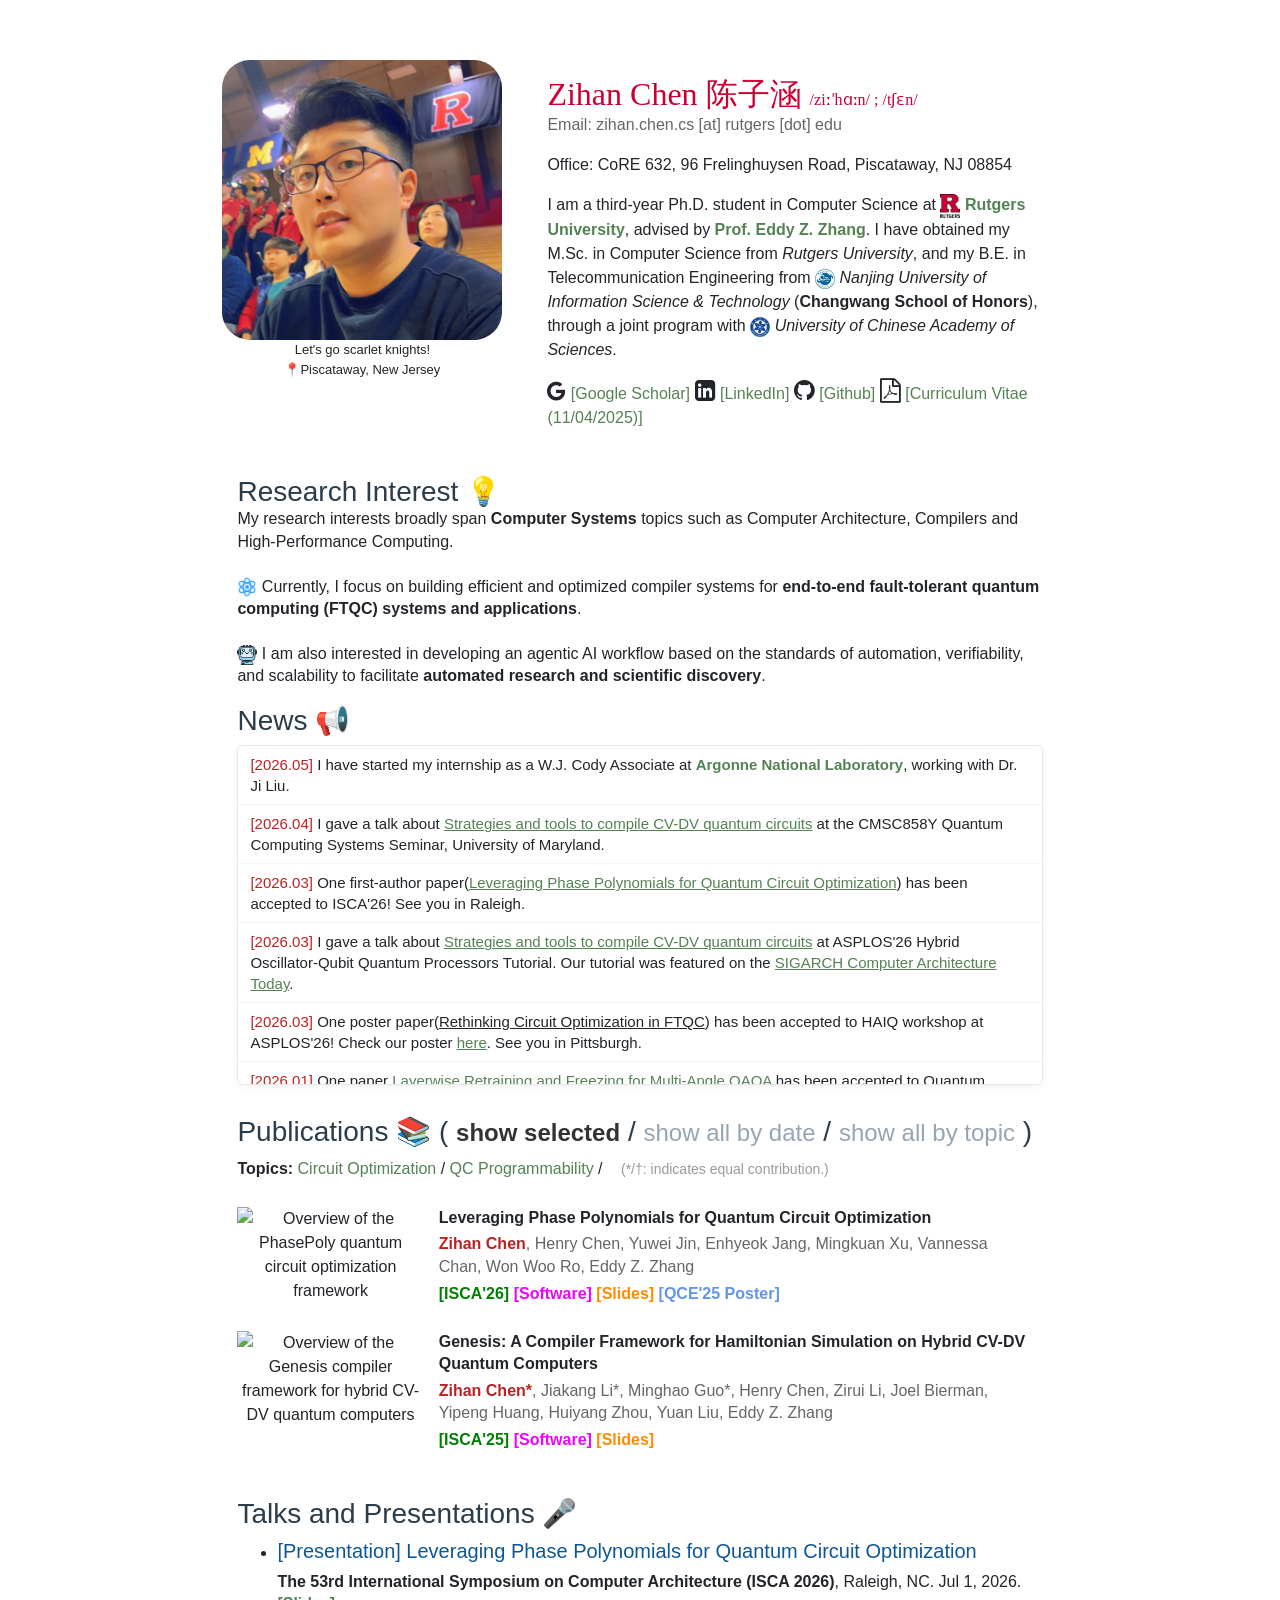
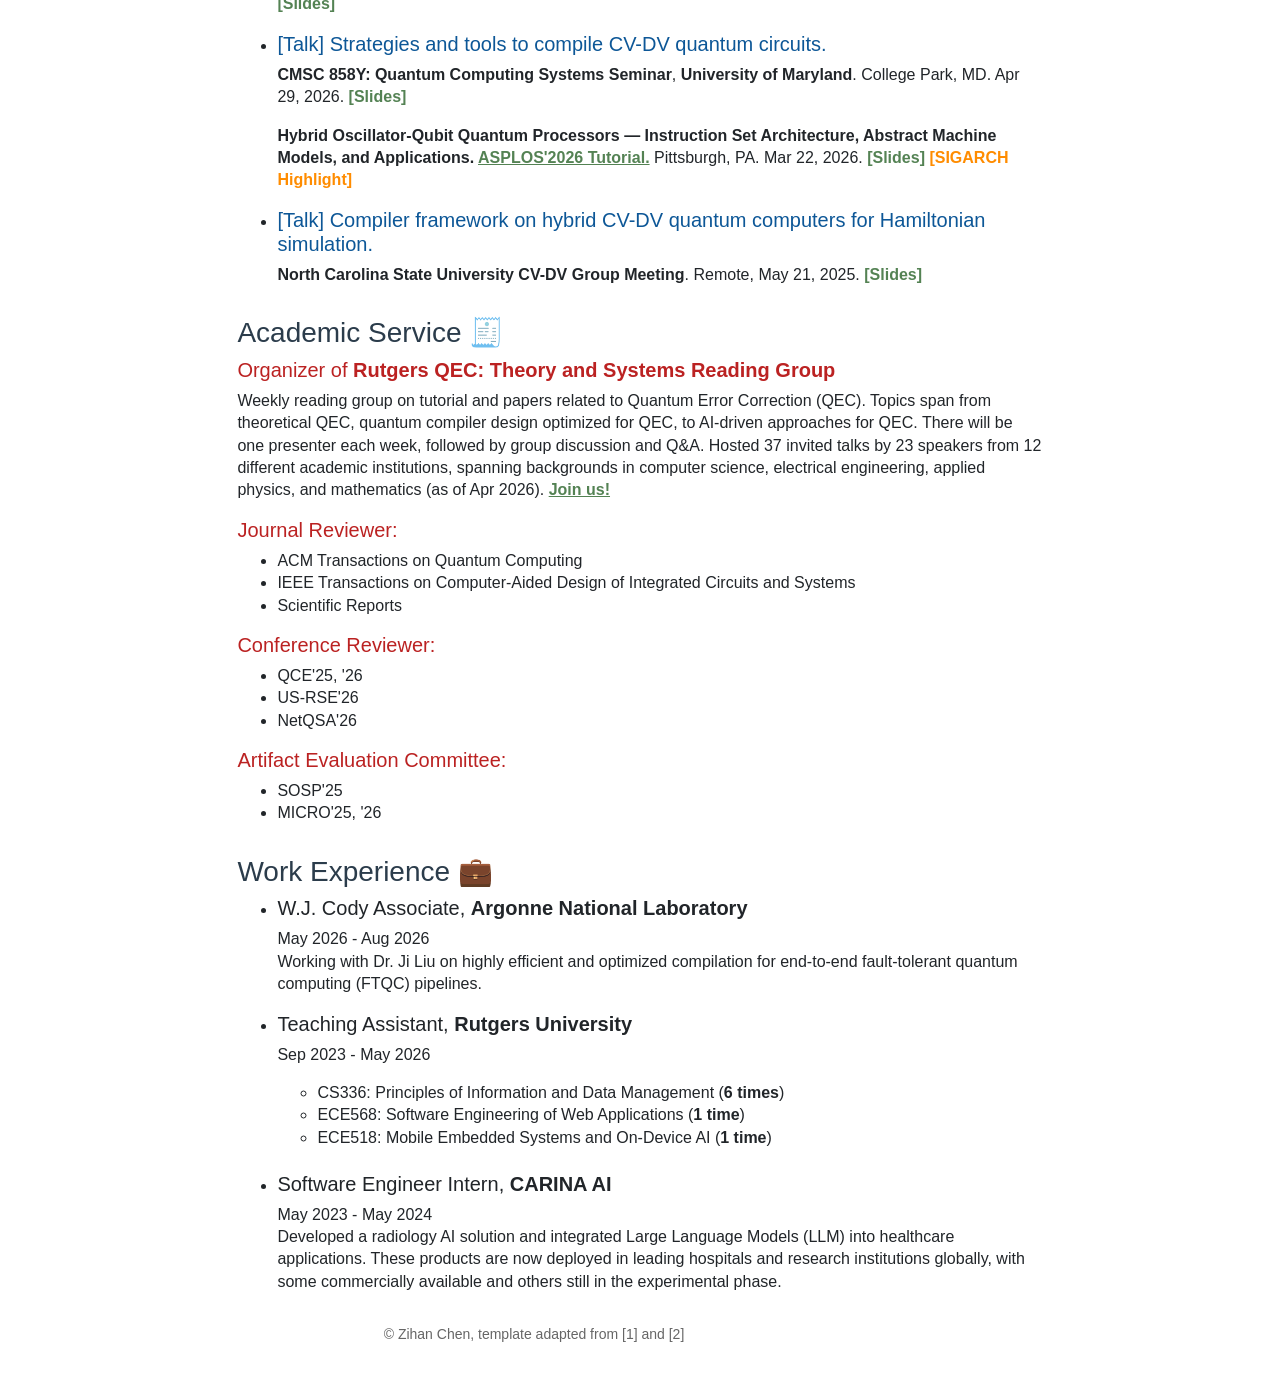
==== commit 1ba5c938: "Refactor footer layout and update conference links in index.html; change presentation title and adju" ====
--- a/index.html
+++ b/index.html
@@ -107,12 +107,12 @@
 #main-pub-card-container .col-l,
 #main-pub-card-container .col-r{vertical-align:top;display:inline-block;margin:0;padding-left:0px}
 
-#footer{padding:0 0 1.5em;margin-top:2rem;min-width:240px;background:#fff;font-size:14px;line-height:12px;text-align:left;background:#fff}
-#footer .container{max-width:540px;padding:0 45px;position:relative}
-#footer .row{align-items:center}
+#footer{padding:0 0 1.5em;margin-top:2rem;min-width:240px;background:#fff;font-size:14px;line-height:12px;text-align:center;background:#fff}
+#footer .container{max-width:1080px;padding:0 45px;position:relative;margin:0 auto}
+#footer .row{align-items:center;display:inline-flex;flex-wrap:nowrap;gap:12px;justify-content:center}
 #footer .comic{padding-right:15px;}
-#footer .stat{width:200px;overflow:hidden;margin:0 auto -25px;padding-right:15px;}
-#footer .copyright{flex-grow:1;margin:25px auto 5px;text-align:left;display:block;font-size:1rem;line-height:1.4;color:#666666}
+#footer .stat{width:200px;flex-shrink:0;overflow:hidden;margin:0;display:flex;align-items:center}
+#footer .copyright{flex:0 0 auto;margin:0;text-align:left;font-size:14px;line-height:1.4;color:#666666;white-space:nowrap}
 #footer a{color:#666666}
 #footer a:hover{color:#333333}
 
@@ -317,7 +317,7 @@
                                     <span>Eddy Z. Zhang</span>
                                 </h6>
                                 <p class="info">
-                                    <a href="https://arxiv.org/abs/2506.20624" class="conference" style="color:green;"> [ISCA'26] </a>
+                                    <a href="https://ieeexplore.ieee.org/abstract/document/11617466" class="conference" style="color:green;"> [ISCA'26] </a>
                                     <a href="https://github.com/ruadapt/PhasePoly" class="conference" style="color:rgb(242, 0, 255);"> [Software] </a>
                                     <a href="static/image/phasepoly/PhasePoly_ISCA2026_presentation_slide.pdf" class="conference" style="color:#ff8c00;"> [Slides] </a>
                                     <a href="static/image/phasepoly/QCE'25 poster.pdf" class="conference"> [QCE'25 Poster] </a>
@@ -366,7 +366,7 @@
 
             <ul>
                 <li>
-                    <h5 style="color:#0d5797" id="talk-isca26">[Talk] Leveraging Phase Polynomials for Quantum Circuit Optimization</h5>
+                    <h5 style="color:#0d5797" id="talk-isca26">[Presentation] Leveraging Phase Polynomials for Quantum Circuit Optimization</h5>
                     <p>
                         <b>The 53rd International Symposium on Computer Architecture (ISCA 2026)</b>, Raleigh, NC. Jul 1, 2026. <b><a href="static/image/phasepoly/PhasePoly_ISCA2026_presentation_slide.pdf"> [Slides] </a></b>
                     </p>
@@ -428,7 +428,7 @@
             <h5 style="color:#BB2222">Artifact Evaluation Committee:</h5>
             <ul>
                 <li>SOSP'25</li>
-                <li>MICRO'25</li>
+                <li>MICRO'25, '26</li>
             </ul>
 
             <h3 class="subtitle" style="margin-top:30px">Work Experience 💼</h3>
@@ -479,20 +479,14 @@
 
 </div>
 
-
 <div id="footer">
     <div class="container">
         <div class="row">
-            <div class="copyright">
-                &copy; Zihan Chen, template adapted from <a href="https://jiayuanm.com/">[1]</a> and <a href="https://xavihart.github.io/">[2]</a>
-            </div>
-            <div class="stat">
-                <script type="text/javascript" id="mapmyvisitors" src="https://mapmyvisitors.com/map.js?d=aLvHGwcFeT1a-Q2mzCrHSpfRxDAemgCj-5Iir7KWkq8&amp;cl=ffffff&amp;w=a"></script>
-            </div>
+            <div class="copyright">&copy; Zihan Chen, template adapted from <a href="https://jiayuanm.com/">[1]</a> and <a href="https://xavihart.github.io/">[2]</a></div>
+            <div class="stat"><script type="text/javascript" id="mapmyvisitors" src="https://mapmyvisitors.com/map.js?d=aLvHGwcFeT1a-Q2mzCrHSpfRxDAemgCj-5Iir7KWkq8&amp;cl=ffffff&amp;w=a"></script></div>
         </div>
     </div>
 </div>
-
 
 <!-- jQuery first, then Tether, then Bootstrap JS. -->
 <script src="https://code.jquery.com/jquery-3.1.1.min.js" crossorigin="anonymous"></script>
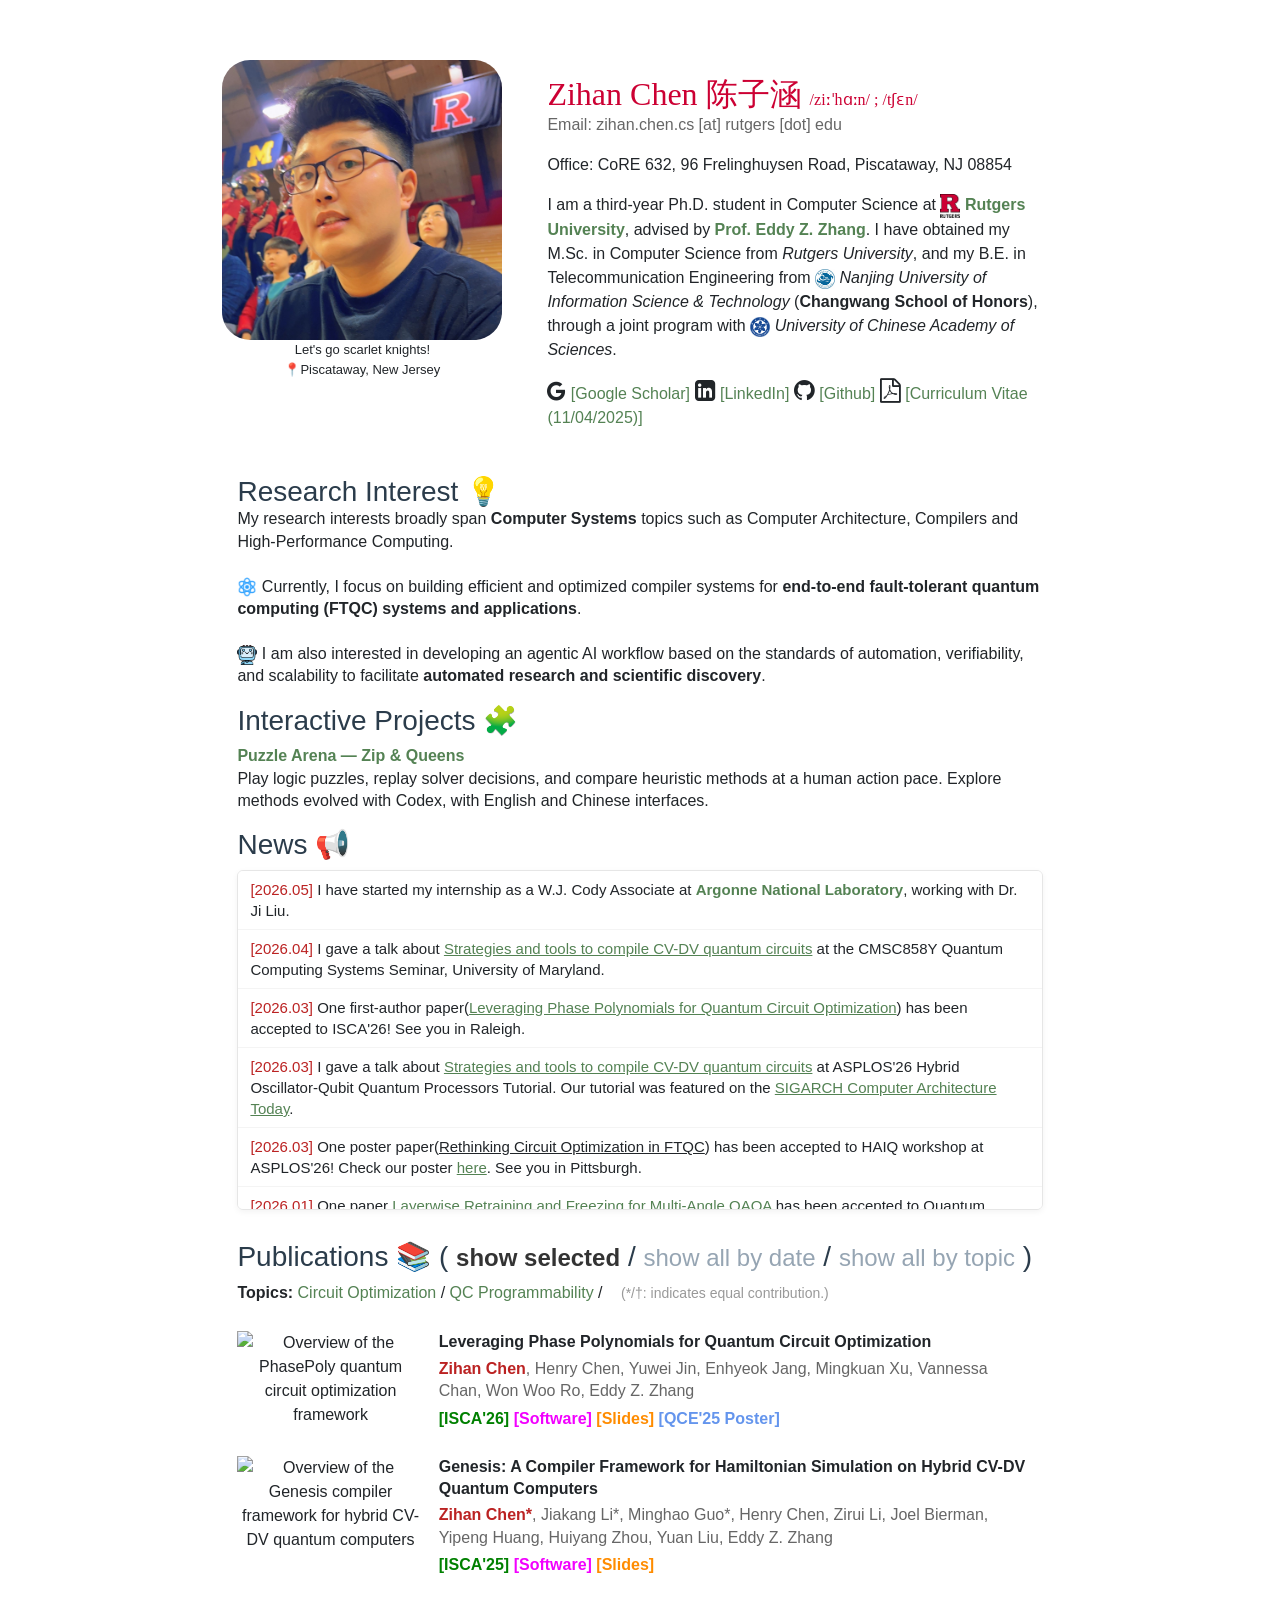
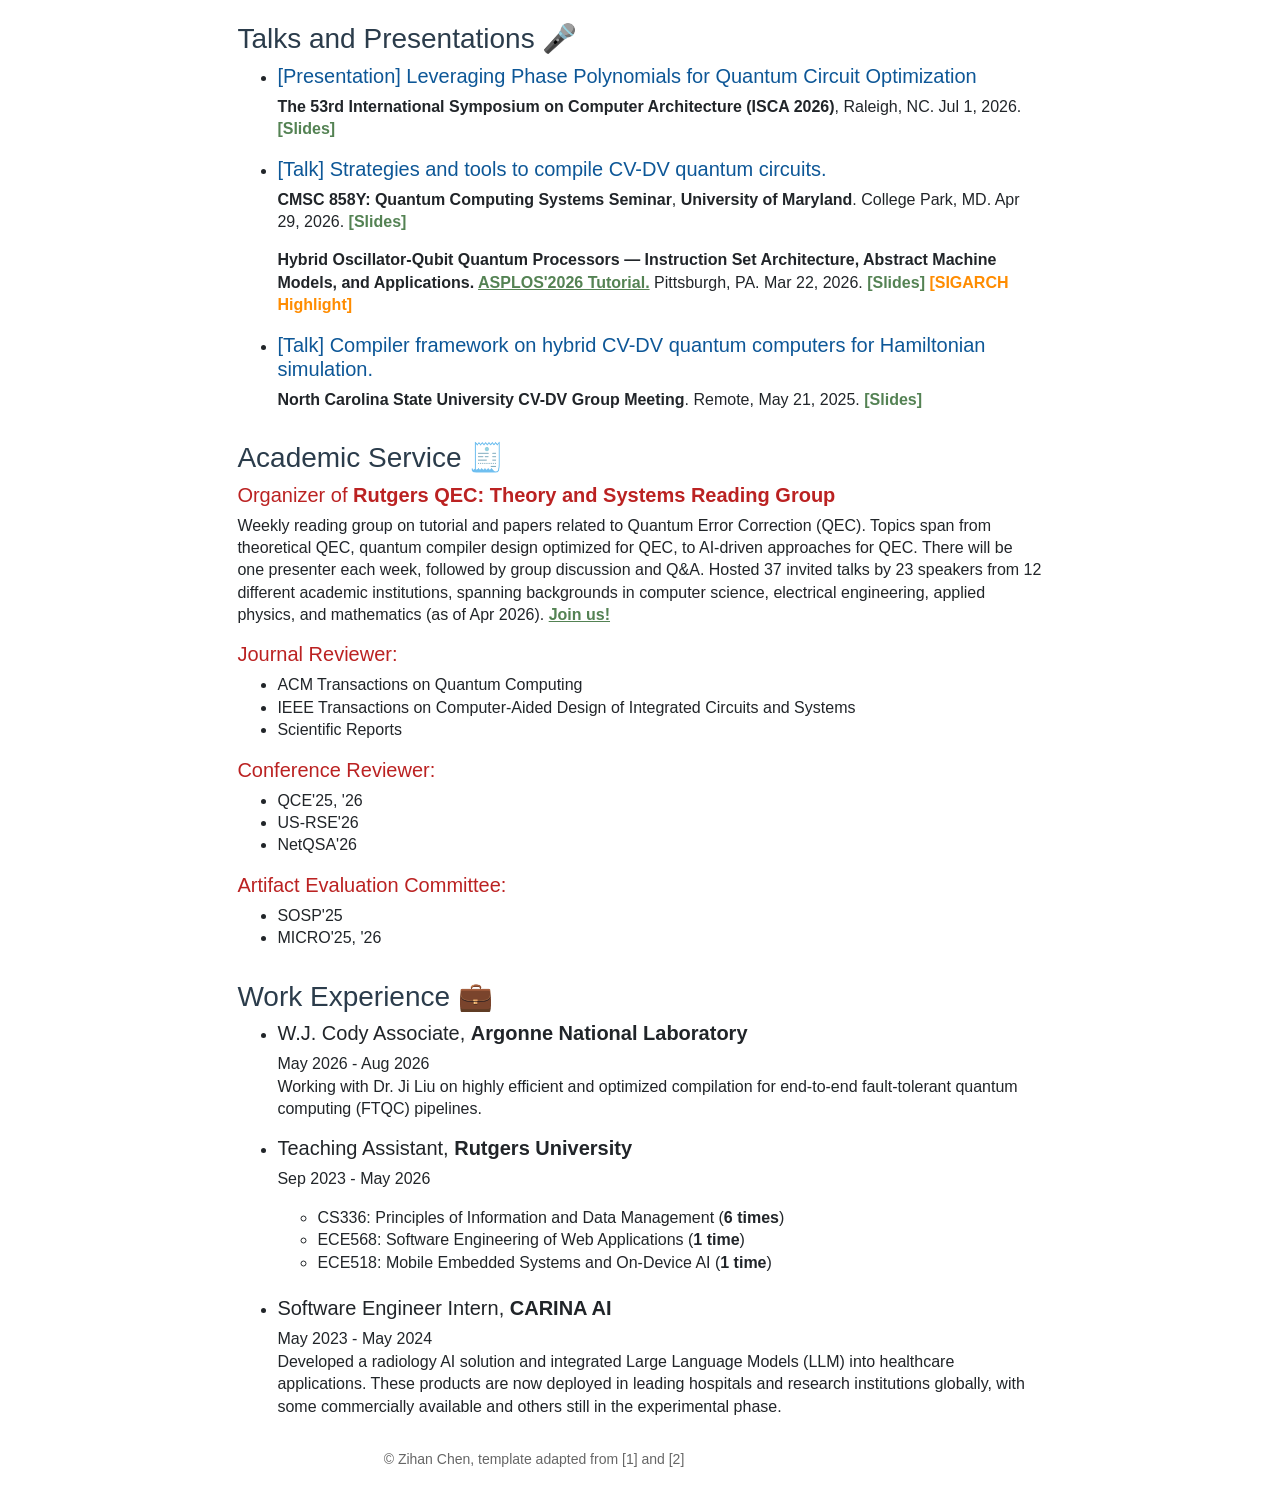
==== commit e217cbbb: "Add Puzzle Arena web client and homepage entry" ====
--- a/index.html
+++ b/index.html
@@ -220,6 +220,13 @@
                  I am also interested in developing an agentic AI workflow based on the standards of automation, verifiability, and scalability to facilitate <b>automated research and scientific discovery</b>.
             </p>
                 
+            <h3 class="subtitle">Interactive Projects 🧩</h3>
+            <p>
+                <a href="puzzle-arena/"><b>Puzzle Arena — Zip &amp; Queens</b></a><br>
+                Play logic puzzles, replay solver decisions, and compare heuristic methods at a human action pace.
+                Explore methods evolved with Codex, with English and Chinese interfaces.
+            </p>
+
             <h3 class="subtitle">News 📢</h3>
             <ul class="news-list">
                 <li>
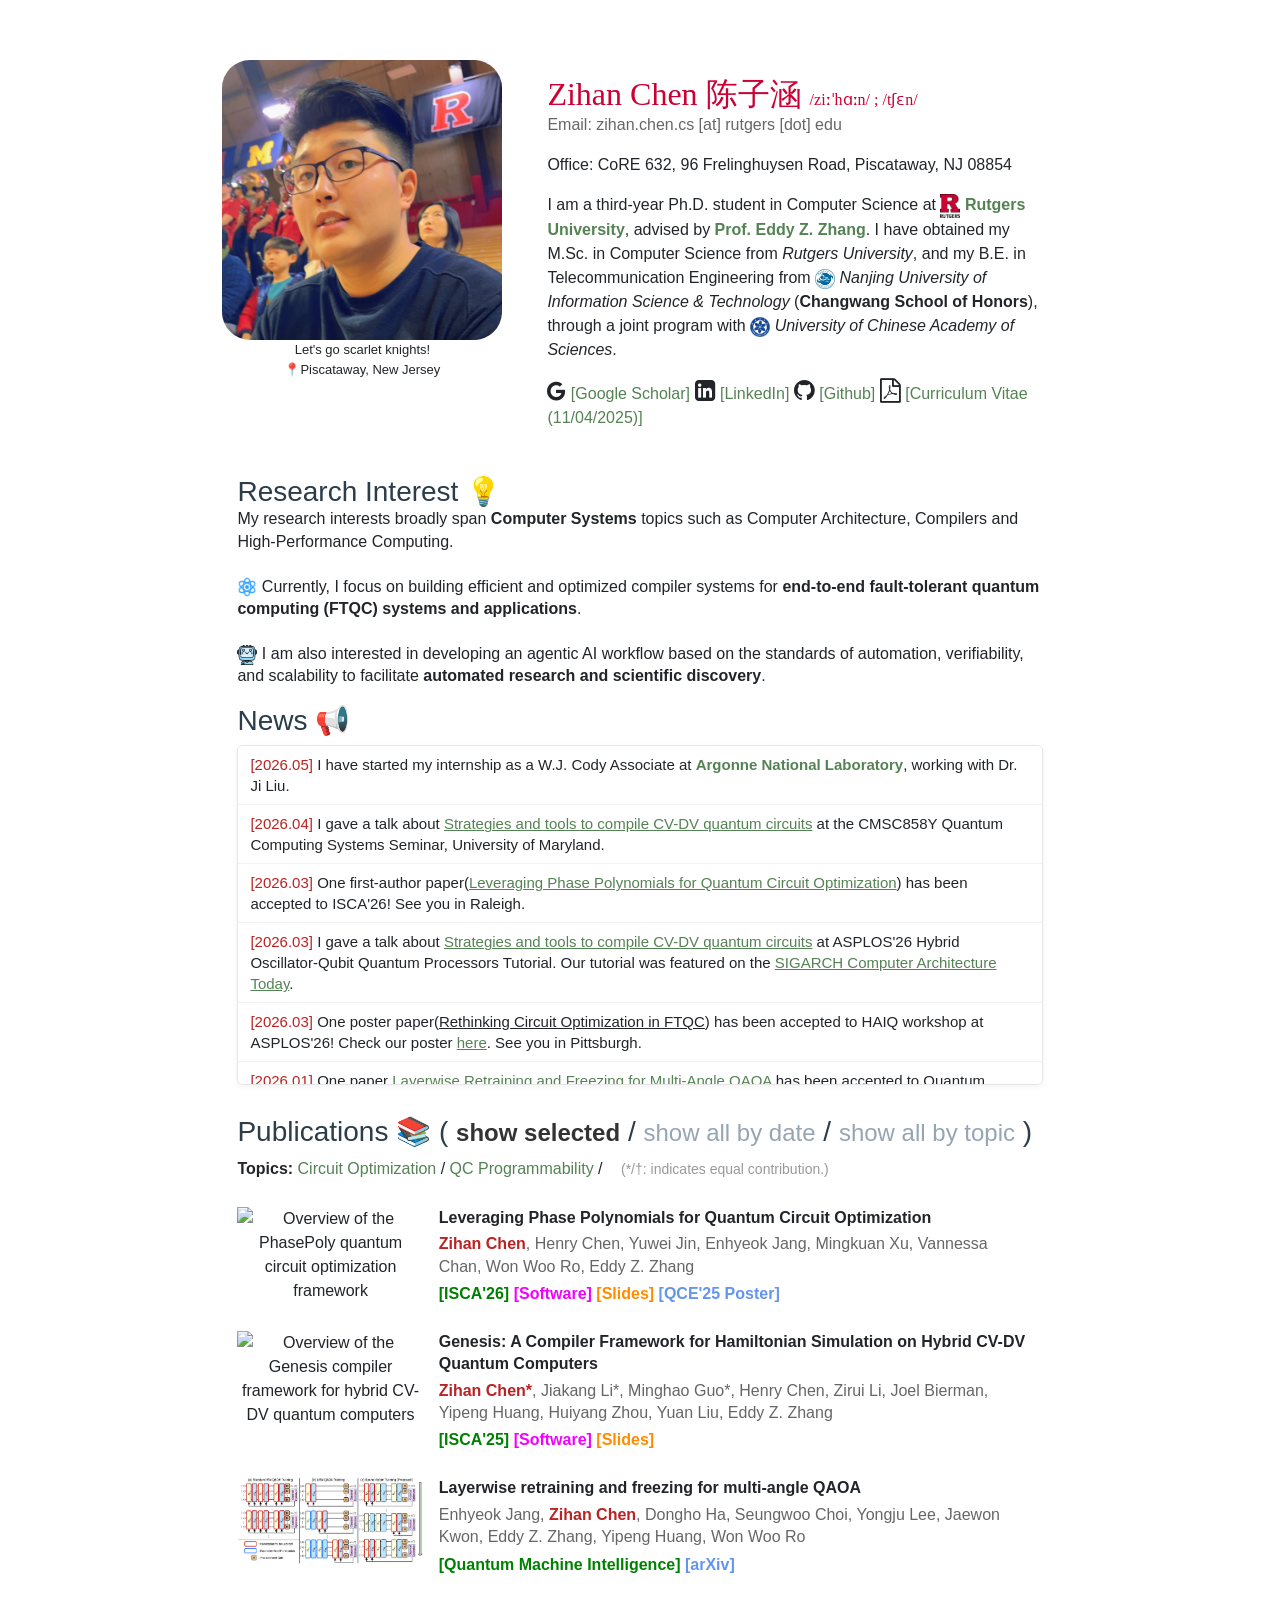
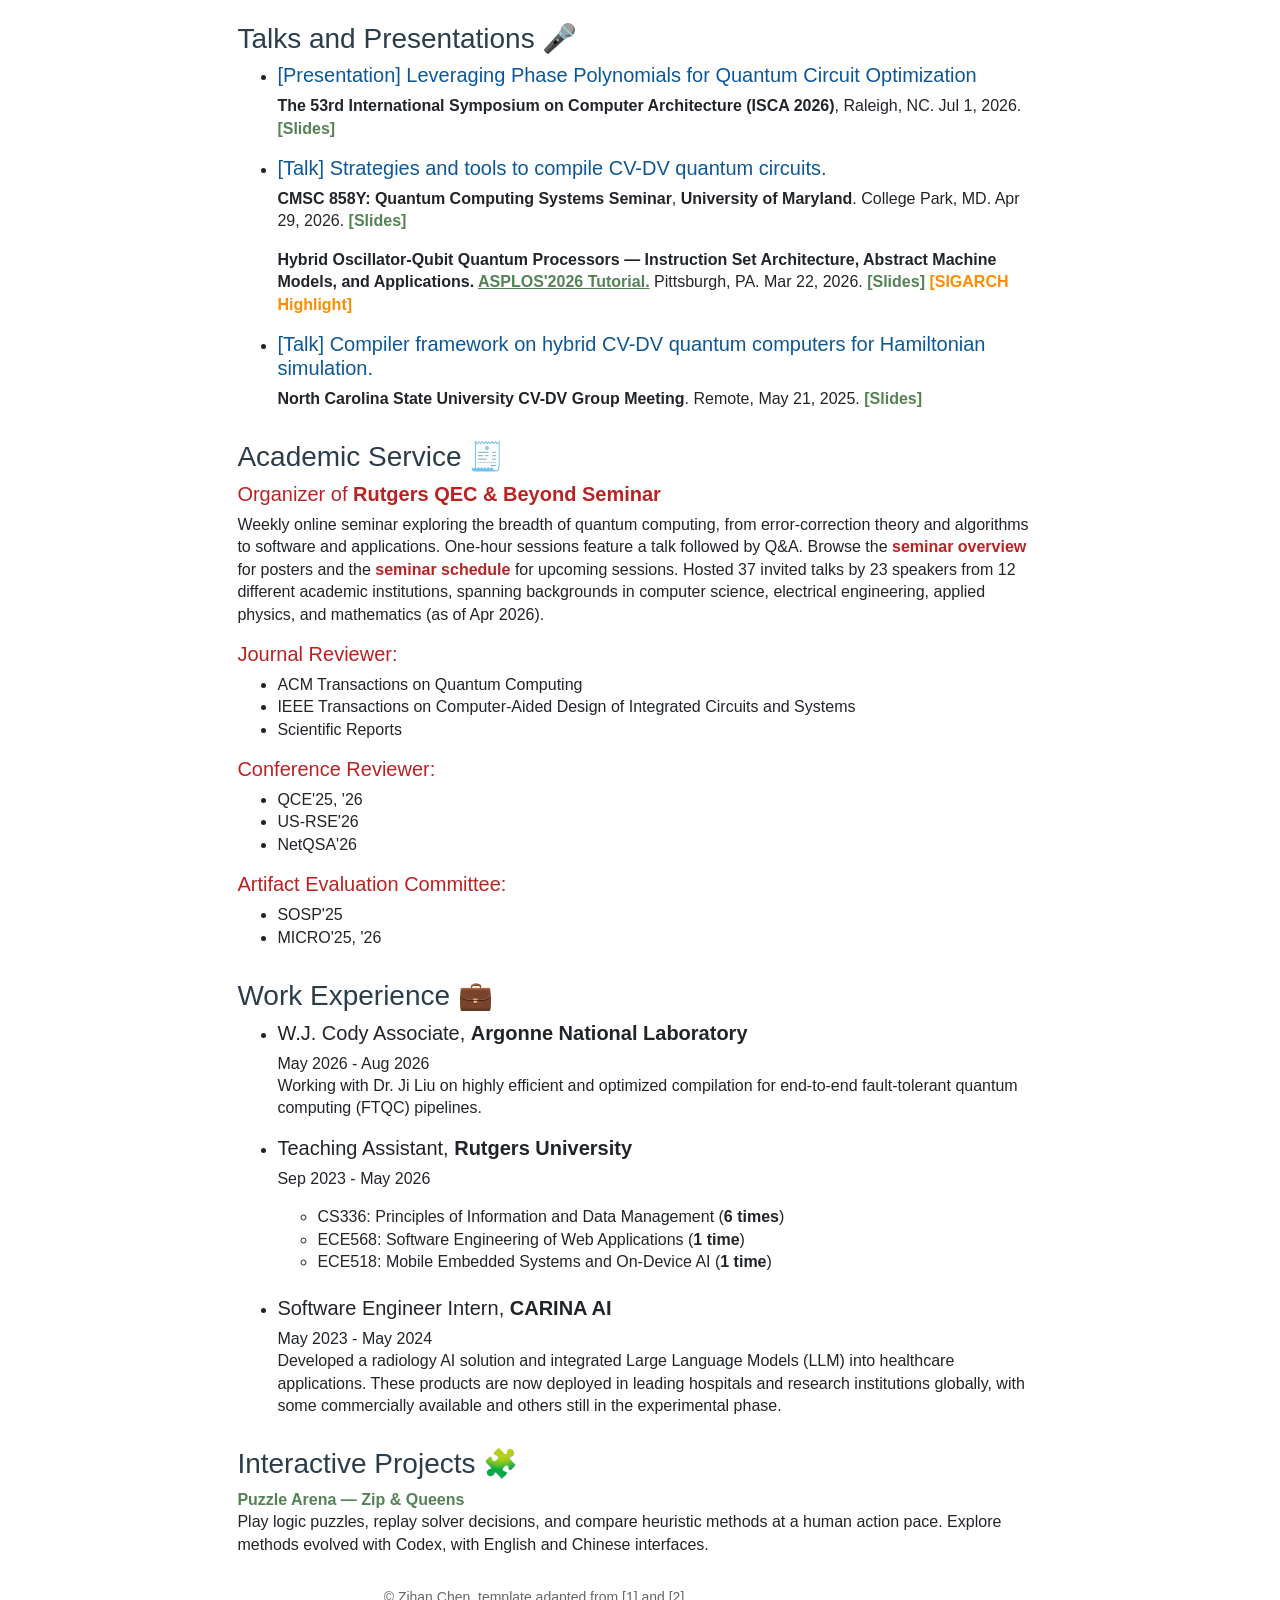
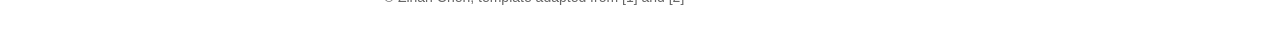
==== commit 230b06aa: "Add Rutgers QEC & Beyond Seminar page with schedule and poster details; update index.html for semina" ====
--- a/index.html
+++ b/index.html
@@ -119,6 +119,7 @@
 .bold{font-weight:600}
 .highlight{color:#BB2222;font-weight:600}
 .highlight:hover{color:#BB2222;font-weight:600}
+.seminar-link,.seminar-link:hover{color:#BB2222;font-weight:700}
 .hide{display:none}
 
 
@@ -220,13 +221,6 @@
                  I am also interested in developing an agentic AI workflow based on the standards of automation, verifiability, and scalability to facilitate <b>automated research and scientific discovery</b>.
             </p>
                 
-            <h3 class="subtitle">Interactive Projects 🧩</h3>
-            <p>
-                <a href="puzzle-arena/"><b>Puzzle Arena — Zip &amp; Queens</b></a><br>
-                Play logic puzzles, replay solver decisions, and compare heuristic methods at a human action pace.
-                Explore methods evolved with Codex, with English and Chinese interfaces.
-            </p>
-
             <h3 class="subtitle">News 📢</h3>
             <ul class="news-list">
                 <li>
@@ -363,6 +357,34 @@
                         </div>
                     </div>
                 </div> 
+
+                <div class="pub-card" data-topic="Circuit-Optimization" data-year="2026" data-selected="true">
+                    <div class="row">
+                        <div class="col-l col-xs-12 col-lg-3">
+                            <img src="static/image/orbit_qaoa/orbit_qaoa_overview.png" width="100%" alt="Overview of the Orbit-QAOA cyclic layerwise retraining and parameter freezing strategy">
+                        </div>
+                        <div class="col-r col-xs-12 col-lg-9">
+                            <div class="pub-card-body">
+                                <h5 class="title">Layerwise retraining and freezing for multi-angle QAOA</h5>
+                                <h6 class="authors">
+                                    <span>Enhyeok Jang</span>,
+                                    <u style="color: #BB2222;">Zihan Chen</u>,
+                                    <span>Dongho Ha</span>,
+                                    <span>Seungwoo Choi</span>,
+                                    <span>Yongju Lee</span>,
+                                    <span>Jaewon Kwon</span>,
+                                    <span>Eddy Z. Zhang</span>,
+                                    <span>Yipeng Huang</span>,
+                                    <span>Won Woo Ro</span>
+                                </h6>
+                                <p class="info">
+                                    <a href="https://link.springer.com/article/10.1007/s42484-026-00357-w" class="conference" style="color:green;"> [Quantum Machine Intelligence] </a>
+                                    <a href="https://arxiv.org/pdf/2601.20029" class="conference"> [arXiv] </a>
+                                </p>
+                            </div>
+                        </div>
+                    </div>
+                </div>
             </div>
     </div>
 
@@ -408,10 +430,10 @@
             <h3 class="subtitle" style="margin-top:30px">Academic Service 🧾</h3>
             
             <h5 style="color:#BB2222" id="rutgers-qec" >
-                Organizer of <b>Rutgers QEC: Theory and Systems Reading Group</b>
+                Organizer of <b>Rutgers QEC &amp; Beyond Seminar</b>
             </h5>
             <p>
-                Weekly reading group on tutorial and papers related to Quantum Error Correction (QEC). Topics span from theoretical QEC, quantum compiler design optimized for QEC, to AI-driven approaches for QEC. There will be one presenter each week, followed by group discussion and Q&amp;A. Hosted 37 invited talks by 23 speakers from 12 different academic institutions, spanning backgrounds in computer science, electrical engineering, applied physics, and mathematics (as of Apr 2026). <a href="https://docs.google.com/forms/d/1M5vxh6AXxCAJ2XjO7PVM6vkFSzjtf4FDulSUPA1toL4/edit"><b><u>Join us!</u></b></a>
+                Weekly online seminar exploring the breadth of quantum computing, from error-correction theory and algorithms to software and applications. One-hour sessions feature a talk followed by Q&amp;A. Browse the <a class="seminar-link" href="qec-and-beyond/">seminar overview</a> for posters and the <a class="seminar-link" href="qec-and-beyond/schedule/">seminar schedule</a> for upcoming sessions. Hosted 37 invited talks by 23 speakers from 12 different academic institutions, spanning backgrounds in computer science, electrical engineering, applied physics, and mathematics (as of Apr 2026).
             </p>
 
             <h5 style="color:#BB2222">
@@ -481,6 +503,13 @@
                     </p>
                 </li>
             </ul>
+
+            <h3 class="subtitle" style="margin-top:30px">Interactive Projects 🧩</h3>
+            <p>
+                <a href="puzzle-arena/"><b>Puzzle Arena — Zip &amp; Queens</b></a><br>
+                Play logic puzzles, replay solver decisions, and compare heuristic methods at a human action pace.
+                Explore methods evolved with Codex, with English and Chinese interfaces.
+            </p>
         </div>
     </div>
 
@@ -544,13 +573,16 @@
     $("#main-pub-container .subtitle-aux a").removeClass("activated").removeAttr("aria-current");
     a.addClass("activated").attr("aria-pressed", "true");
 
+    var publicationsByDate = allPublications.get().sort(function(a, b) {
+        return $(b).data("year") - $(a).data("year");
+    });
     $("#main-pub-card-container").html("");
-    for (var pubId = 0; pubId < allPublications.length; pubId++) {
-        if (pubId == 0 || $(allPublications[pubId-1]).data("year") != $(allPublications[pubId]).data("year")) {
-            var year = $(allPublications[pubId]).data("year");
+    for (var pubId = 0; pubId < publicationsByDate.length; pubId++) {
+        if (pubId == 0 || $(publicationsByDate[pubId-1]).data("year") != $(publicationsByDate[pubId]).data("year")) {
+            var year = $(publicationsByDate[pubId]).data("year");
             $("#main-pub-card-container").append($("<h5 id='year-" + year.toString() + "'>" + year.toString() + "</h5>"));
         }
-        $("#main-pub-card-container").append(allPublications[pubId]);
+        $("#main-pub-card-container").append(publicationsByDate[pubId]);
     }
 }
 
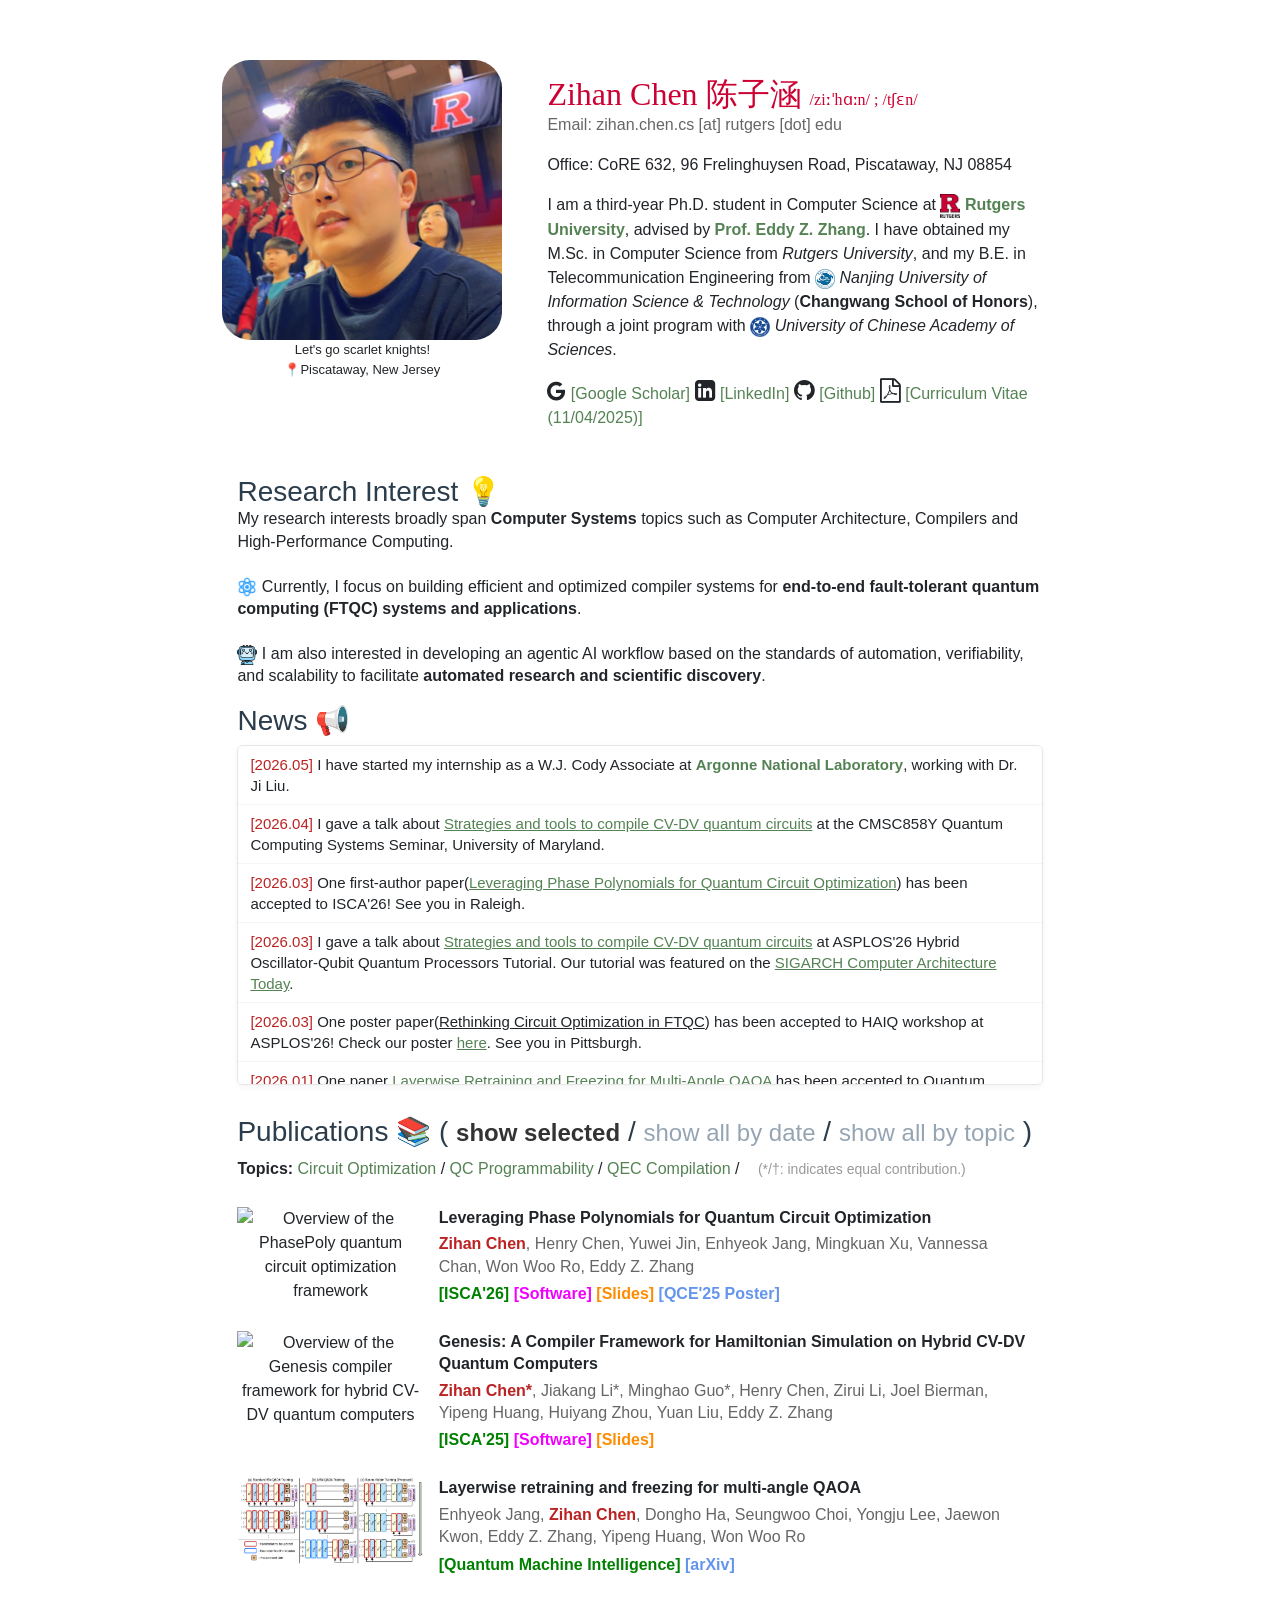
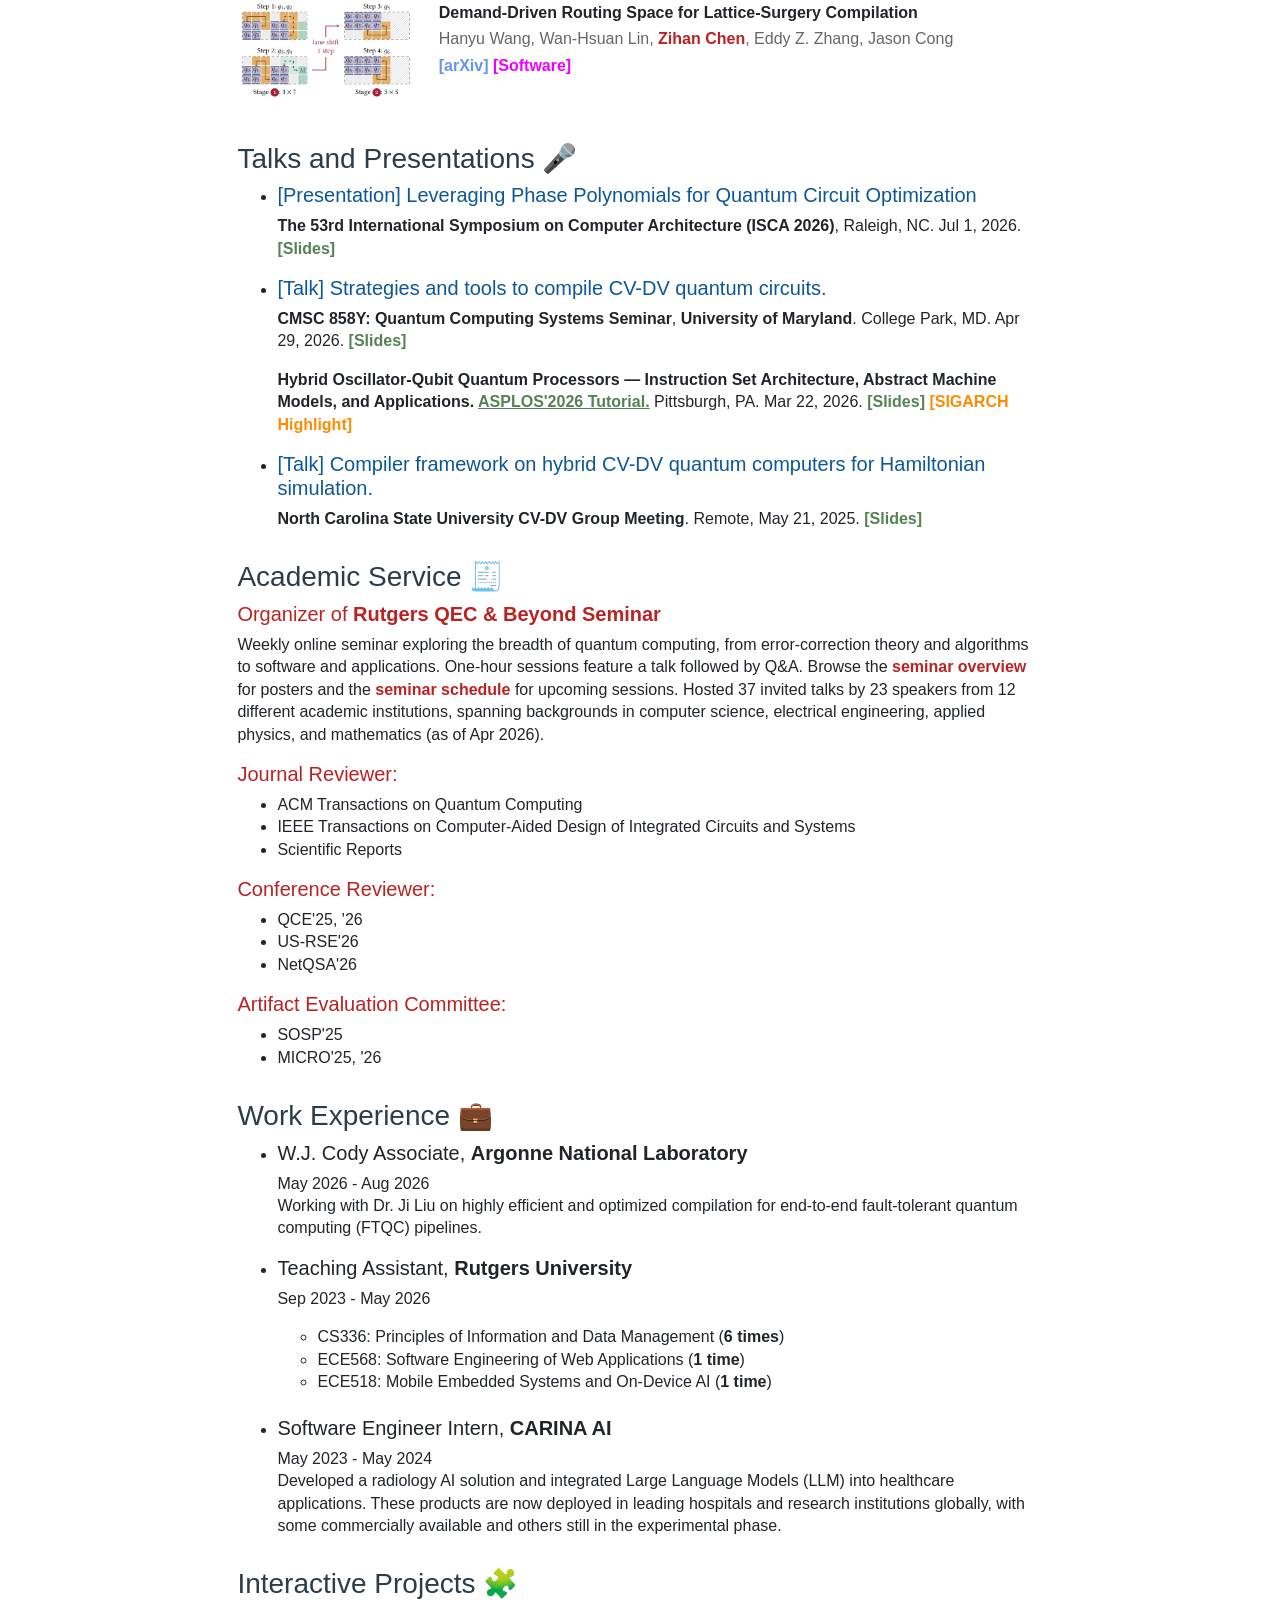
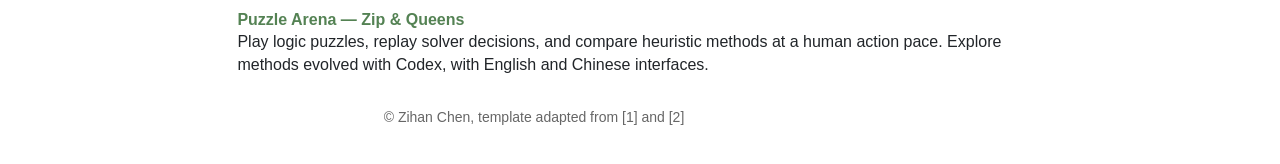
==== commit 65b005ce: "Add Demand-Driven Routing Space publication under new QEC Compilation topic Co-Authored-By: Claude O" ====
--- a/index.html
+++ b/index.html
@@ -285,6 +285,7 @@
             <p class="subtitle-aux"><span class="bold">Topics:</span>
                 <a href="#topic-Circuit-Optimization" onClick="return publicationByTopicSpecific(this)" data-topic="Circuit-Optimization">Circuit Optimization</a> /
                 <a href="#topic-Hamiltonian-Simulation" onClick="return publicationByTopicSpecific(this)" data-topic="Hamiltonian-Simulation">QC Programmability</a> /
+                <a href="#topic-QEC-Compilation" onClick="return publicationByTopicSpecific(this)" data-topic="QEC-Compilation">QEC Compilation</a> /
 
                 <!--
                 <a href="#topic-vision" onClick="return publicationByTopicSpecific(this)" data-topic="vision">Vision</a> /
@@ -385,6 +386,30 @@
                         </div>
                     </div>
                 </div>
+
+                <div class="pub-card" data-topic="QEC-Compilation" data-year="2026" data-date="2026-10" data-selected="true">
+                    <div class="row">
+                        <div class="col-l col-xs-12 col-lg-3">
+                            <img src="static/image/routing_space/routing_space_overview.png" width="100%" alt="Dynamic routing space: lanes shift from above to below the logical qubits between execution stages">
+                        </div>
+                        <div class="col-r col-xs-12 col-lg-9">
+                            <div class="pub-card-body">
+                                <h5 class="title">Demand-Driven Routing Space for Lattice-Surgery Compilation</h5>
+                                <h6 class="authors">
+                                    <span>Hanyu Wang</span>,
+                                    <span>Wan-Hsuan Lin</span>,
+                                    <u style="color: #BB2222;">Zihan Chen</u>,
+                                    <span>Eddy Z. Zhang</span>,
+                                    <span>Jason Cong</span>
+                                </h6>
+                                <p class="info">
+                                    <a href="https://arxiv.org/pdf/2610.30747" class="conference"> [arXiv] </a>
+                                    <a href="https://github.com/Nozidoali/MiniFlash" class="conference" style="color:rgb(242, 0, 255);"> [Software] </a>
+                                </p>
+                            </div>
+                        </div>
+                    </div>
+                </div>
             </div>
     </div>
 
@@ -574,7 +599,12 @@
     a.addClass("activated").attr("aria-pressed", "true");
 
     var publicationsByDate = allPublications.get().sort(function(a, b) {
-        return $(b).data("year") - $(a).data("year");
+        var byYear = $(b).data("year") - $(a).data("year");
+        if (byYear != 0) {
+            return byYear;
+        }
+        // Optional data-date="YYYY-MM" ranks a card ahead of undated ones in the same year.
+        return String($(b).data("date") || "").localeCompare(String($(a).data("date") || ""));
     });
     $("#main-pub-card-container").html("");
     for (var pubId = 0; pubId < publicationsByDate.length; pubId++) {
